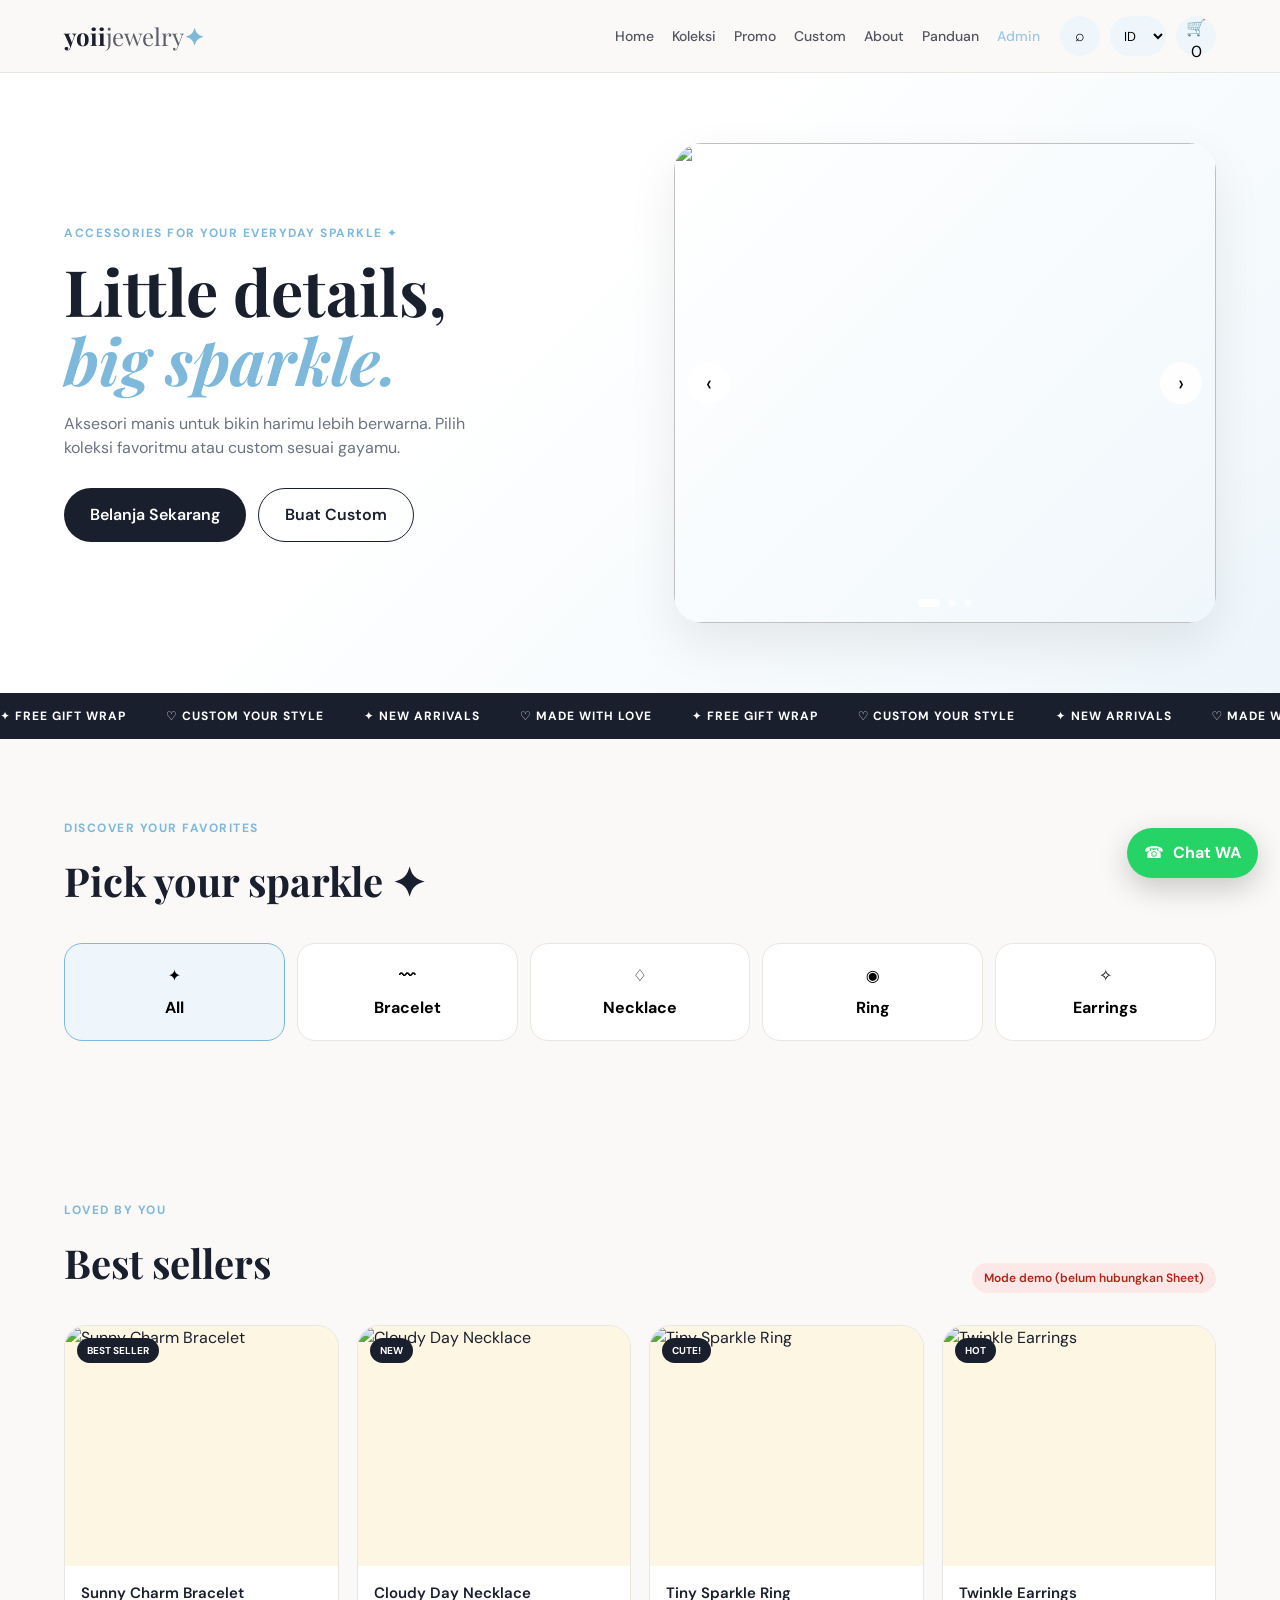
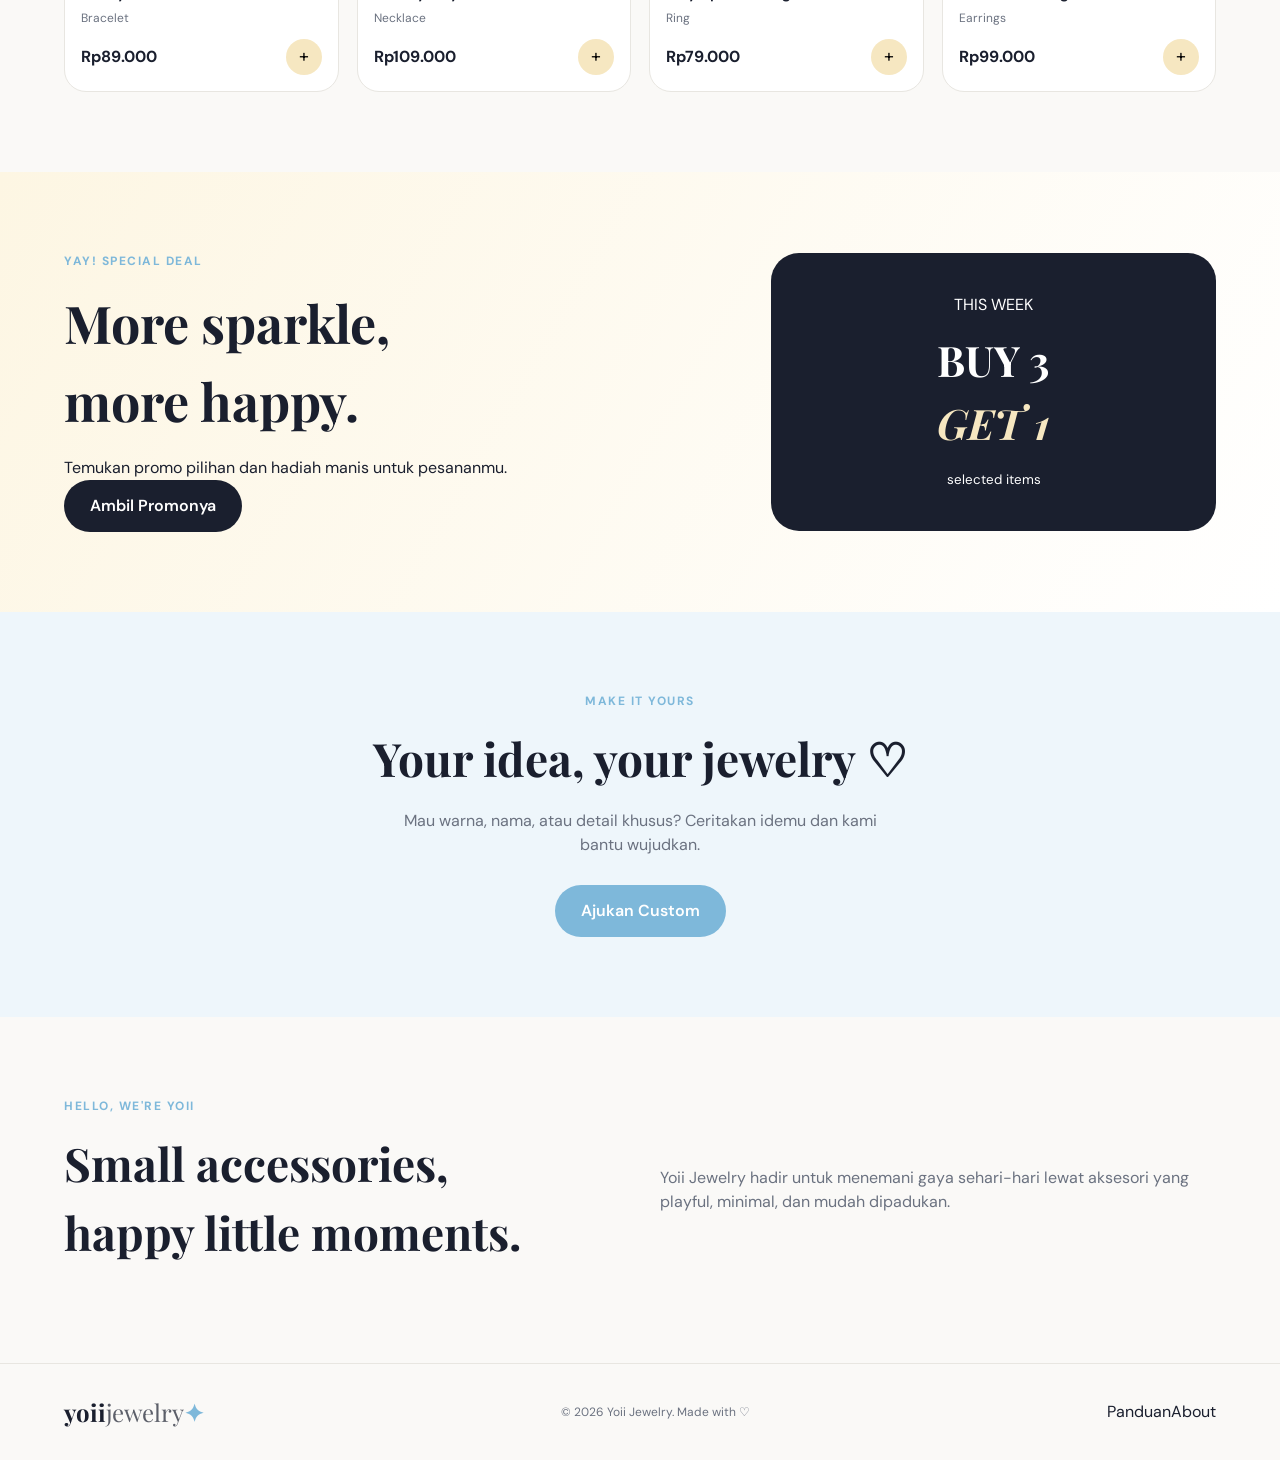
==== index.html @ bdf44eef "Add files via upload" ====
<!doctype html>
<html lang="id">
<head>
  <meta charset="utf-8">
  <meta name="viewport" content="width=device-width,initial-scale=1">
  <meta name="description" content="Yoii Jewelry — aksesori manis, modern, dan bisa custom.">
  <title>Yoii Jewelry — Little Details, Big Sparkle</title>
  <link rel="preconnect" href="https://fonts.googleapis.com">
  <link rel="preconnect" href="https://fonts.gstatic.com" crossorigin>
  <link href="https://fonts.googleapis.com/css2?family=DM+Sans:wght@400;500;600;700&family=Playfair+Display:wght@600;700&display=swap" rel="stylesheet">
  <link rel="icon" type="image/png" sizes="32x32" href="favicon-32.png">
  <link rel="icon" type="image/png" sizes="16x16" href="favicon-16.png">
  <link rel="apple-touch-icon" href="favicon-192.png">
  <link rel="stylesheet" href="style.css">
</head>
<body>
<header class="site-header">
  <a class="brand" href="#home">yoii<span>jewelry</span><b>✦</b></a>
  <button class="menu-btn" aria-label="Buka menu">☰</button>
  <nav class="nav">
    <a href="#home" data-i18n="home">Home</a>
    <a href="#collection" data-i18n="collection">Koleksi</a>
    <a href="#promo" data-i18n="promo">Promo</a>
    <a href="#custom" data-i18n="custom">Custom</a>
    <a href="#about" data-i18n="about">About</a>
    <a href="panduan.html">Panduan</a>
    <a href="#" id="adminBtn" class="admin-link">Admin</a>
  </nav>
  <div class="actions">
    <button id="searchBtn" aria-label="Cari">⌕</button>
    <select id="lang">
      <option value="id">ID</option>
      <option value="en">EN</option>
    </select>
    <button id="cartBtn">🛒 <span id="cartCount">0</span></button>
  </div>
</header>

<main>
<section class="hero" id="home">
  <div class="hero-copy">
    <span class="eyebrow">ACCESSORIES FOR YOUR EVERYDAY SPARKLE ✦</span>
    <h1>Little details,<br><em>big sparkle.</em></h1>
    <p>Aksesori manis untuk bikin harimu lebih berwarna. Pilih koleksi favoritmu atau custom sesuai gayamu.</p>
    <div class="hero-actions">
      <a class="btn primary" href="#collection">Belanja Sekarang</a>
      <a class="btn ghost" href="#custom">Buat Custom</a>
    </div>
  </div>
  <div class="slider">
    <div class="slides">
      <article class="slide active"><img src="https://images.unsplash.com/photo-1611652022419-a9419f74343d?auto=format&fit=crop&w=1000&q=85" alt=""></article>
      <article class="slide"><img src="https://images.unsplash.com/photo-1599643478518-a784e5dc4c8f?auto=format&fit=crop&w=1000&q=85" alt=""></article>
      <article class="slide"><img src="https://images.unsplash.com/photo-1605100804763-247f67b3557e?auto=format&fit=crop&w=1000&q=85" alt=""></article>
    </div>
    <button class="prev">‹</button>
    <button class="next">›</button>
    <div class="dots"></div>
  </div>
</section>

<section class="ticker">
  <span>✦ FREE GIFT WRAP</span><span>♡ CUSTOM YOUR STYLE</span><span>✦ NEW ARRIVALS</span><span>♡ MADE WITH LOVE</span>
  <span>✦ FREE GIFT WRAP</span><span>♡ CUSTOM YOUR STYLE</span><span>✦ NEW ARRIVALS</span><span>♡ MADE WITH LOVE</span>
</section>

<section class="section" id="collection">
  <div class="section-head">
    <div><span class="eyebrow">DISCOVER YOUR FAVORITES</span><h2>Pick your sparkle ✦</h2></div>
  </div>
  <div class="categories">
    <button data-filter="all" class="active"><span>✦</span><b>All</b></button>
    <button data-filter="Bracelet"><span>〰</span><b>Bracelet</b></button>
    <button data-filter="Necklace"><span>♢</span><b>Necklace</b></button>
    <button data-filter="Ring"><span>◉</span><b>Ring</b></button>
    <button data-filter="Earrings"><span>✧</span><b>Earrings</b></button>
  </div>
</section>

<section class="section products-section" id="products">
  <div class="section-head">
    <div><span class="eyebrow">LOVED BY YOU</span><h2>Best sellers</h2></div>
    <span id="productStatus" class="status-badge">Memuat produk…</span>
  </div>
  <div class="products" id="productGrid"></div>
</section>

<section class="promo section" id="promo">
  <div>
    <span class="eyebrow">YAY! SPECIAL DEAL</span>
    <h2>More sparkle,<br>more happy.</h2>
    <p>Temukan promo pilihan dan hadiah manis untuk pesananmu.</p>
    <a class="btn primary" href="#products">Ambil Promonya</a>
  </div>
  <div class="promo-card"><span>THIS WEEK</span><strong>BUY 3<br><i>GET 1</i></strong><small>selected items</small></div>
</section>

<section class="custom section" id="custom">
  <span class="eyebrow">MAKE IT YOURS</span>
  <h2>Your idea, your jewelry ♡</h2>
  <p>Mau warna, nama, atau detail khusus? Ceritakan idemu dan kami bantu wujudkan.</p>
  <button class="btn blue" id="openCustomForm">Ajukan Custom</button>
</section>

<section class="about section" id="about">
  <div><span class="eyebrow">HELLO, WE'RE YOII</span><h2>Small accessories,<br>happy little moments.</h2></div>
  <p>Yoii Jewelry hadir untuk menemani gaya sehari-hari lewat aksesori yang playful, minimal, dan mudah dipadukan.</p>
</section>
</main>

<footer>
  <a class="brand" href="#home">yoii<span>jewelry</span><b>✦</b></a>
  <p>© 2026 Yoii Jewelry. Made with ♡</p>
  <div><a href="panduan.html">Panduan</a><a href="#about">About</a></div>
</footer>

<a class="wa-float" id="waFloat" href="#" target="_blank">☎ <b>Chat WA</b></a>

<!-- Search -->
<div class="overlay" id="searchOverlay">
  <div class="modal">
    <button class="close" data-close="searchOverlay">×</button>
    <h3>Cari aksesori</h3>
    <input id="searchInput" placeholder="Bracelet, ring, necklace...">
    <div id="searchResults" class="search-results"></div>
  </div>
</div>

<!-- Checkout -->
<div class="overlay" id="checkoutOverlay">
  <div class="modal">
    <button class="close" data-close="checkoutOverlay">×</button>
    <h3>Checkout</h3>
    <form id="checkoutForm">
      <label>Nama Lengkap</label><input type="text" id="coName" required>
      <label>Nomor WhatsApp</label><input type="tel" id="coPhone" required>
      <label>Catatan</label><textarea id="coNotes" rows="2"></textarea>
      <div class="form-total">Total: <strong id="coTotal">Rp0</strong></div>
      <button type="submit" class="btn primary">Kirim & Chat WA</button>
    </form>
  </div>
</div>

<!-- Custom -->
<div class="overlay" id="customOverlay">
  <div class="modal">
    <button class="close" data-close="customOverlay">×</button>
    <h3>Custom Jewelry</h3>
    <form id="customForm">
      <label>Nama</label><input type="text" id="cuName" required>
      <label>Nomor WhatsApp</label><input type="tel" id="cuPhone" required>
      <label>Deskripsi</label><textarea id="cuDesc" rows="4" required></textarea>
      <button type="submit" class="btn blue">Kirim Request</button>
    </form>
  </div>
</div>

<!-- Admin Login -->
<div class="overlay" id="adminLoginOverlay">
  <div class="modal">
    <button class="close" data-close="adminLoginOverlay">×</button>
    <h3>Admin Login</h3>
    <form id="adminLoginForm">
      <label>Password</label>
      <input type="password" id="adminPass" required placeholder="Masukkan password">
      <button type="submit" class="btn primary">Masuk</button>
    </form>
  </div>
</div>

<!-- Admin Panel -->
<div class="overlay" id="adminPanelOverlay">
  <div class="modal admin-modal">
    <button class="close" data-close="adminPanelOverlay">×</button>
    <h3>Panel Admin</h3>
    <div class="admin-tabs">
      <button class="tab active" data-tab="products">Produk</button>
      <button class="tab" data-tab="orders">Pesanan</button>
      <button class="tab" data-tab="customs">Custom</button>
      <button class="tab" data-tab="settings">Pengaturan</button>
    </div>
    <div id="adminContent" class="admin-content"></div>
  </div>
</div>

<aside class="cart" id="cartPanel">
  <div class="cart-head"><h3>Keranjangmu</h3><button class="close" id="closeCart">×</button></div>
  <div id="cartItems"></div>
  <div class="cart-foot">
    <strong>Total: <span id="cartTotal">Rp0</span></strong>
    <button class="btn primary" id="checkoutBtn">Checkout</button>
  </div>
</aside>
<div class="shade" id="shade"></div>

<script src="script.js"></script>
</body>
</html>
---- style.css ----
:root{--ink:#1a1f2e;--muted:#6b7280;--line:#e8e6e1;--blue:#7eb8da;--blue2:#eef6fb;--butter:#f6e7c1;--butter2:#fdf6e3;--bg:#faf9f7;--radius:18px}
*{box-sizing:border-box;margin:0;padding:0}
html{scroll-behavior:smooth}
body{font-family:"DM Sans",system-ui,sans-serif;color:var(--ink);background:var(--bg);line-height:1.5}
img{max-width:100%;display:block}
a{color:inherit;text-decoration:none}
button,select,input,textarea{font:inherit}
.btn{display:inline-flex;align-items:center;justify-content:center;gap:8px;padding:14px 26px;border-radius:99px;border:0;cursor:pointer;font-weight:600;transition:.2s}
.btn.primary{background:var(--ink);color:#fff}
.btn.ghost{background:transparent;border:1.5px solid var(--ink)}
.btn.blue{background:var(--blue);color:#fff}
.btn:disabled{opacity:.55;cursor:not-allowed}

.site-header{position:sticky;top:0;z-index:50;display:flex;align-items:center;gap:20px;padding:16px 5vw;background:rgba(250,249,247,.92);backdrop-filter:blur(12px);border-bottom:1px solid var(--line)}
.brand{font-family:"Playfair Display",serif;font-size:24px;font-weight:700}
.brand span{font-weight:400;opacity:.7}
.brand b{color:var(--blue)}
.nav{display:flex;gap:18px;margin-left:auto}
.nav a{font-size:14px;font-weight:500;opacity:.75}
.nav a:hover,.admin-link{opacity:1;color:var(--blue)}
.actions{display:flex;align-items:center;gap:10px}
.actions button,.actions select{border:0;background:var(--blue2);width:40px;height:40px;border-radius:50%;cursor:pointer;font-size:16px;display:grid;place-items:center}
.actions select{width:auto;padding:0 10px;border-radius:20px;font-size:13px}
.menu-btn{display:none;border:0;background:var(--blue2);width:40px;height:40px;border-radius:50%;font-size:18px;cursor:pointer}

.hero{display:grid;grid-template-columns:1.05fr 1fr;gap:40px;padding:70px 5vw;align-items:center;background:linear-gradient(135deg,#fff 40%,var(--blue2))}
.eyebrow{font-size:12px;font-weight:700;letter-spacing:1.5px;color:var(--blue);display:block;margin-bottom:14px}
.hero h1{font-family:"Playfair Display",serif;font-size:clamp(42px,5.5vw,64px);line-height:1.08;margin-bottom:18px}
.hero h1 em{font-style:italic;color:var(--blue)}
.hero p{color:var(--muted);max-width:420px;margin-bottom:28px}
.hero-actions{display:flex;gap:12px;flex-wrap:wrap}
.slider{position:relative;border-radius:28px;overflow:hidden;box-shadow:0 20px 50px rgba(0,0,0,.08)}
.slides{position:relative;height:480px}
.slide{position:absolute;inset:0;opacity:0;transition:opacity .6s}
.slide.active{opacity:1}
.slide img{width:100%;height:100%;object-fit:cover}
.prev,.next{position:absolute;top:50%;transform:translateY(-50%);width:42px;height:42px;border-radius:50%;border:0;background:rgba(255,255,255,.9);font-size:22px;cursor:pointer;z-index:2}
.prev{left:14px}.next{right:14px}
.dots{position:absolute;bottom:16px;left:0;right:0;display:flex;justify-content:center;gap:8px}
.dots button{width:8px;height:8px;border-radius:50%;border:0;background:rgba(255,255,255,.5);cursor:pointer}
.dots button.active{background:#fff;width:22px;border-radius:99px}

.ticker{display:flex;gap:40px;padding:14px 0;overflow:hidden;background:var(--ink);color:#fff;font-size:12px;font-weight:700;letter-spacing:1px;white-space:nowrap}
.ticker span{flex-shrink:0}

.section{padding:80px 5vw}
.section-head{display:flex;justify-content:space-between;align-items:flex-end;margin-bottom:32px;gap:16px;flex-wrap:wrap}
.section-head h2{font-family:"Playfair Display",serif;font-size:clamp(28px,3.5vw,40px)}
.status-badge{font-size:12px;font-weight:600;padding:6px 12px;border-radius:99px;background:var(--blue2);color:var(--muted)}
.status-badge.ok{background:#e6f6ea;color:#1a7a3a}
.status-badge.err{background:#fde8e8;color:#b42318}

.categories{display:grid;grid-template-columns:repeat(5,1fr);gap:12px}
.categories button{display:flex;flex-direction:column;align-items:center;gap:8px;padding:20px 12px;border:1.5px solid var(--line);border-radius:var(--radius);background:#fff;cursor:pointer;font-weight:600}
.categories button.active,.categories button:hover{border-color:var(--blue);background:var(--blue2)}

.products{display:grid;grid-template-columns:repeat(4,1fr);gap:18px}
.product{background:#fff;border-radius:22px;overflow:hidden;border:1px solid var(--line);transition:.25s}
.product:hover{transform:translateY(-4px);box-shadow:0 16px 40px rgba(0,0,0,.07)}
.product-img{position:relative;height:240px;background:var(--butter2)}
.product-img img{width:100%;height:100%;object-fit:cover}
.badge{position:absolute;top:12px;left:12px;background:var(--ink);color:#fff;font-size:10px;font-weight:700;padding:5px 10px;border-radius:99px}
.badge.out{background:#b42318}
.product-info{padding:16px}
.product-info h3{font-size:15px;font-weight:600}
.product-info p{font-size:12px;color:var(--muted);margin:4px 0 12px}
.product-bottom{display:flex;justify-content:space-between;align-items:center}
.product-bottom .add{width:36px;height:36px;border-radius:50%;border:0;background:var(--butter);font-size:18px;cursor:pointer}

.promo{display:grid;grid-template-columns:1.2fr .8fr;gap:40px;align-items:center;background:linear-gradient(120deg,var(--butter2),#fff)}
.promo h2{font-family:"Playfair Display",serif;font-size:clamp(36px,4.5vw,52px);margin:10px 0 16px}
.promo-card{background:var(--ink);color:#fff;border-radius:28px;padding:40px 32px;text-align:center}
.promo-card strong{display:block;font-family:"Playfair Display",serif;font-size:42px;margin:12px 0}
.promo-card i{font-style:italic;color:var(--butter)}

.custom{text-align:center;background:var(--blue2)}
.custom h2,.about h2{font-family:"Playfair Display",serif;font-size:clamp(32px,4vw,46px);margin:10px 0 16px}
.custom p{color:var(--muted);max-width:480px;margin:0 auto 28px}
.about{display:grid;grid-template-columns:1fr 1fr;gap:40px;align-items:center}
.about p{color:var(--muted)}

footer{display:flex;align-items:center;justify-content:space-between;gap:20px;padding:30px 5vw;border-top:1px solid var(--line);flex-wrap:wrap}
footer p{color:var(--muted);font-size:12px}

.wa-float{position:fixed;right:22px;bottom:22px;z-index:45;display:flex;gap:9px;align-items:center;background:#25d366;color:#fff;padding:13px 17px;border-radius:99px;box-shadow:0 10px 30px rgba(0,0,0,.2);font-weight:600}

.overlay,.shade{display:none;position:fixed;inset:0;background:rgba(20,30,45,.45);z-index:60}
.overlay.open,.shade.open{display:block}
.modal{width:min(520px,92vw);margin:8vh auto;background:#fff;border-radius:25px;padding:30px;position:relative;max-height:84vh;overflow-y:auto}
.admin-modal{width:min(900px,96vw)}
.close{border:0;background:transparent;font-size:27px;cursor:pointer;position:absolute;right:18px;top:10px}
.modal label{display:block;font-size:13px;font-weight:600;margin:14px 0 6px}
.modal input,.modal textarea,.modal select{width:100%;padding:13px 15px;border:1px solid var(--line);border-radius:13px;background:#fafafa}
.form-total{margin:18px 0 12px}
.modal .btn{width:100%;margin-top:10px}
.search-results{display:grid;gap:8px;margin-top:12px}
.search-result{padding:12px;background:var(--blue2);border-radius:12px;cursor:pointer;display:flex;justify-content:space-between}

.cart{position:fixed;right:-430px;top:0;width:min(410px,92vw);height:100vh;background:#fff;z-index:80;padding:25px;transition:.35s;display:flex;flex-direction:column}
.cart.open{right:0}
.cart-head{display:flex;justify-content:space-between;align-items:center}
.cart-item{display:flex;justify-content:space-between;gap:15px;border-bottom:1px solid var(--line);padding:14px 0}
.cart-foot{margin-top:auto;display:grid;gap:15px;padding-top:16px}
.cart-foot .btn{width:100%}

.admin-tabs{display:flex;gap:8px;margin:16px 0;flex-wrap:wrap}
.admin-tabs .tab{padding:8px 16px;border-radius:99px;border:1px solid var(--line);background:#fff;cursor:pointer}
.admin-tabs .tab.active{background:var(--ink);color:#fff}
.admin-content{margin-top:10px}
.admin-table{width:100%;border-collapse:collapse;font-size:13px}
.admin-table th,.admin-table td{border:1px solid var(--line);padding:8px;text-align:left}
.admin-table th{background:var(--blue2)}
.admin-table button{padding:4px 10px;border-radius:6px;border:0;background:var(--butter2);cursor:pointer;margin:0 2px}
.admin-form{display:grid;gap:10px;margin-bottom:16px;padding:12px;background:var(--blue2);border-radius:12px}

@media(max-width:900px){
  .nav{display:none;position:absolute;top:76px;left:0;right:0;background:#fff;padding:25px;flex-direction:column;border-bottom:1px solid var(--line)}
  .nav.open{display:flex}
  .menu-btn{display:block}
  .hero{grid-template-columns:1fr;padding:55px 6vw}
  .slides{height:420px}
  .categories{grid-template-columns:repeat(3,1fr)}
  .products{grid-template-columns:repeat(2,1fr)}
  .promo,.about{grid-template-columns:1fr}
  .section{padding:70px 6vw}
}
@media(max-width:520px){
  .products{grid-template-columns:1fr 1fr;gap:10px}
  .product-img{height:180px}
  .wa-float b{display:none}
  .wa-float{width:54px;height:54px;justify-content:center;padding:0}
}
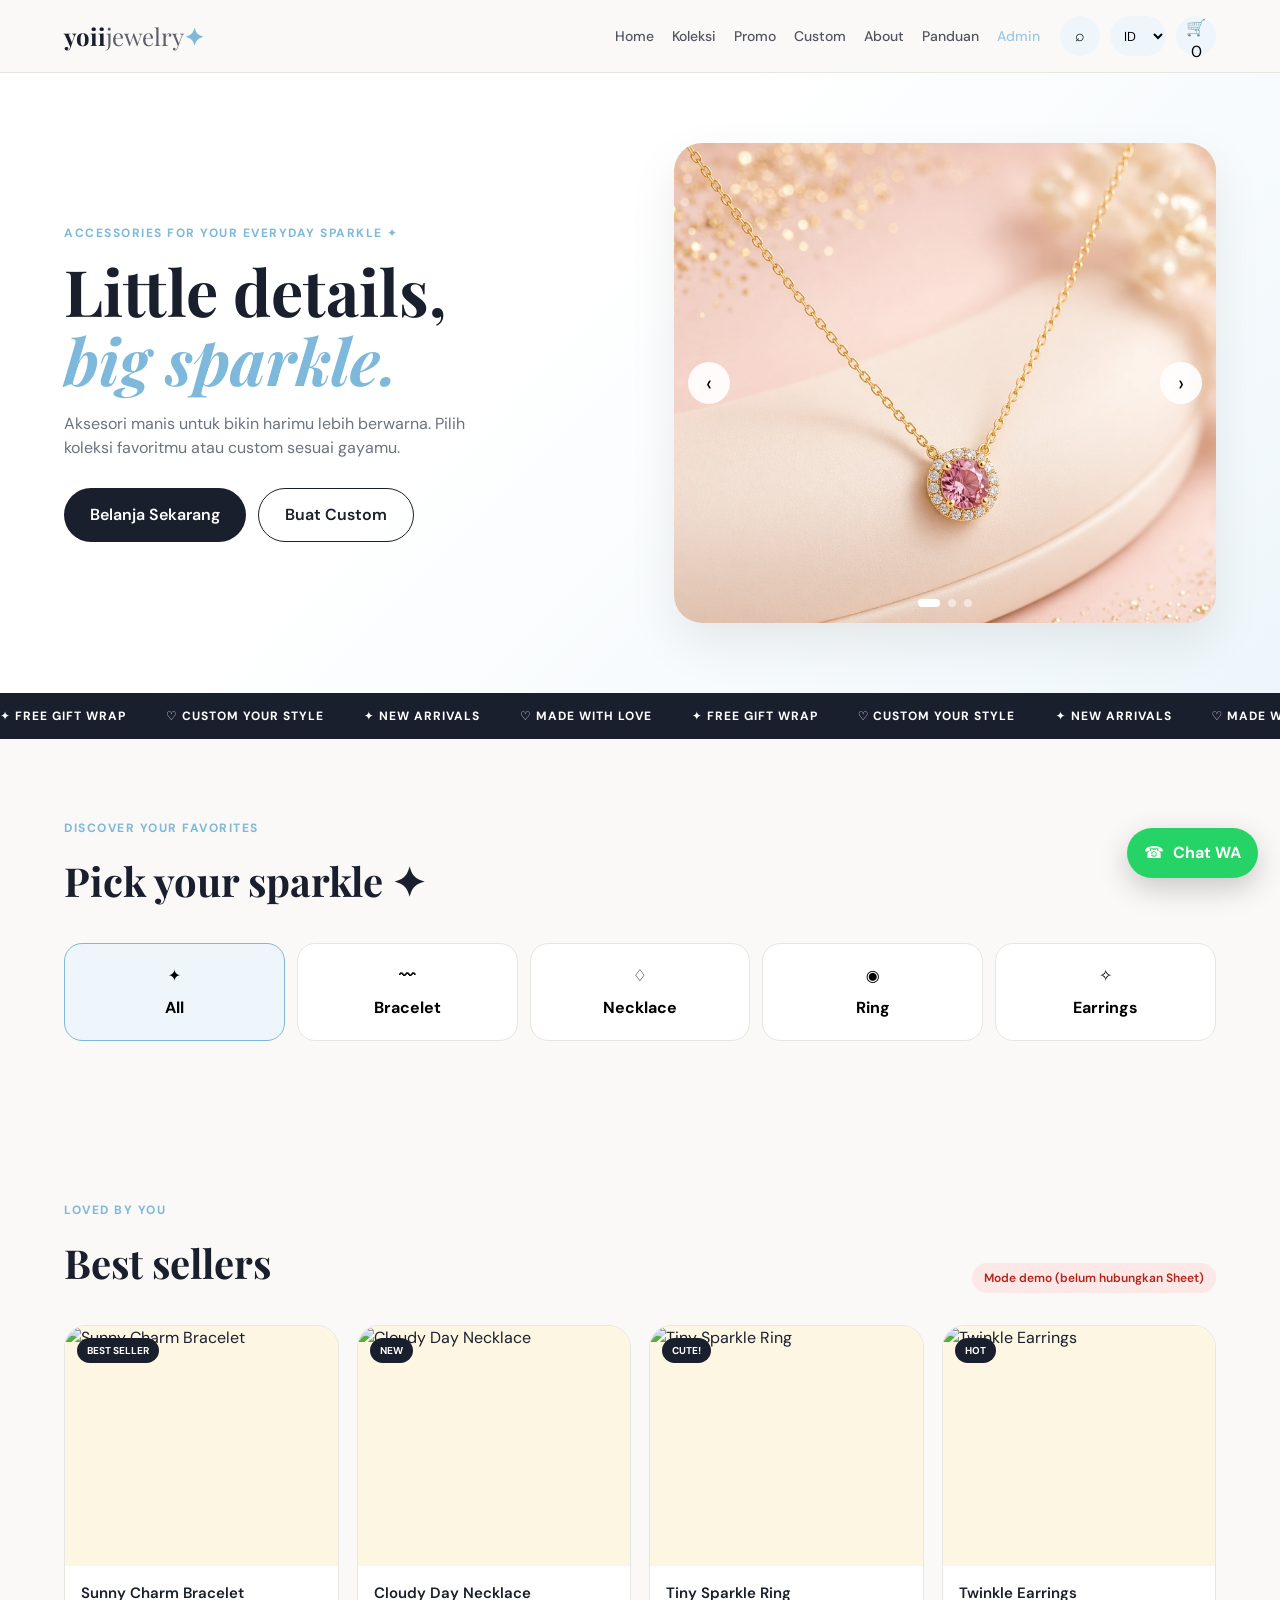
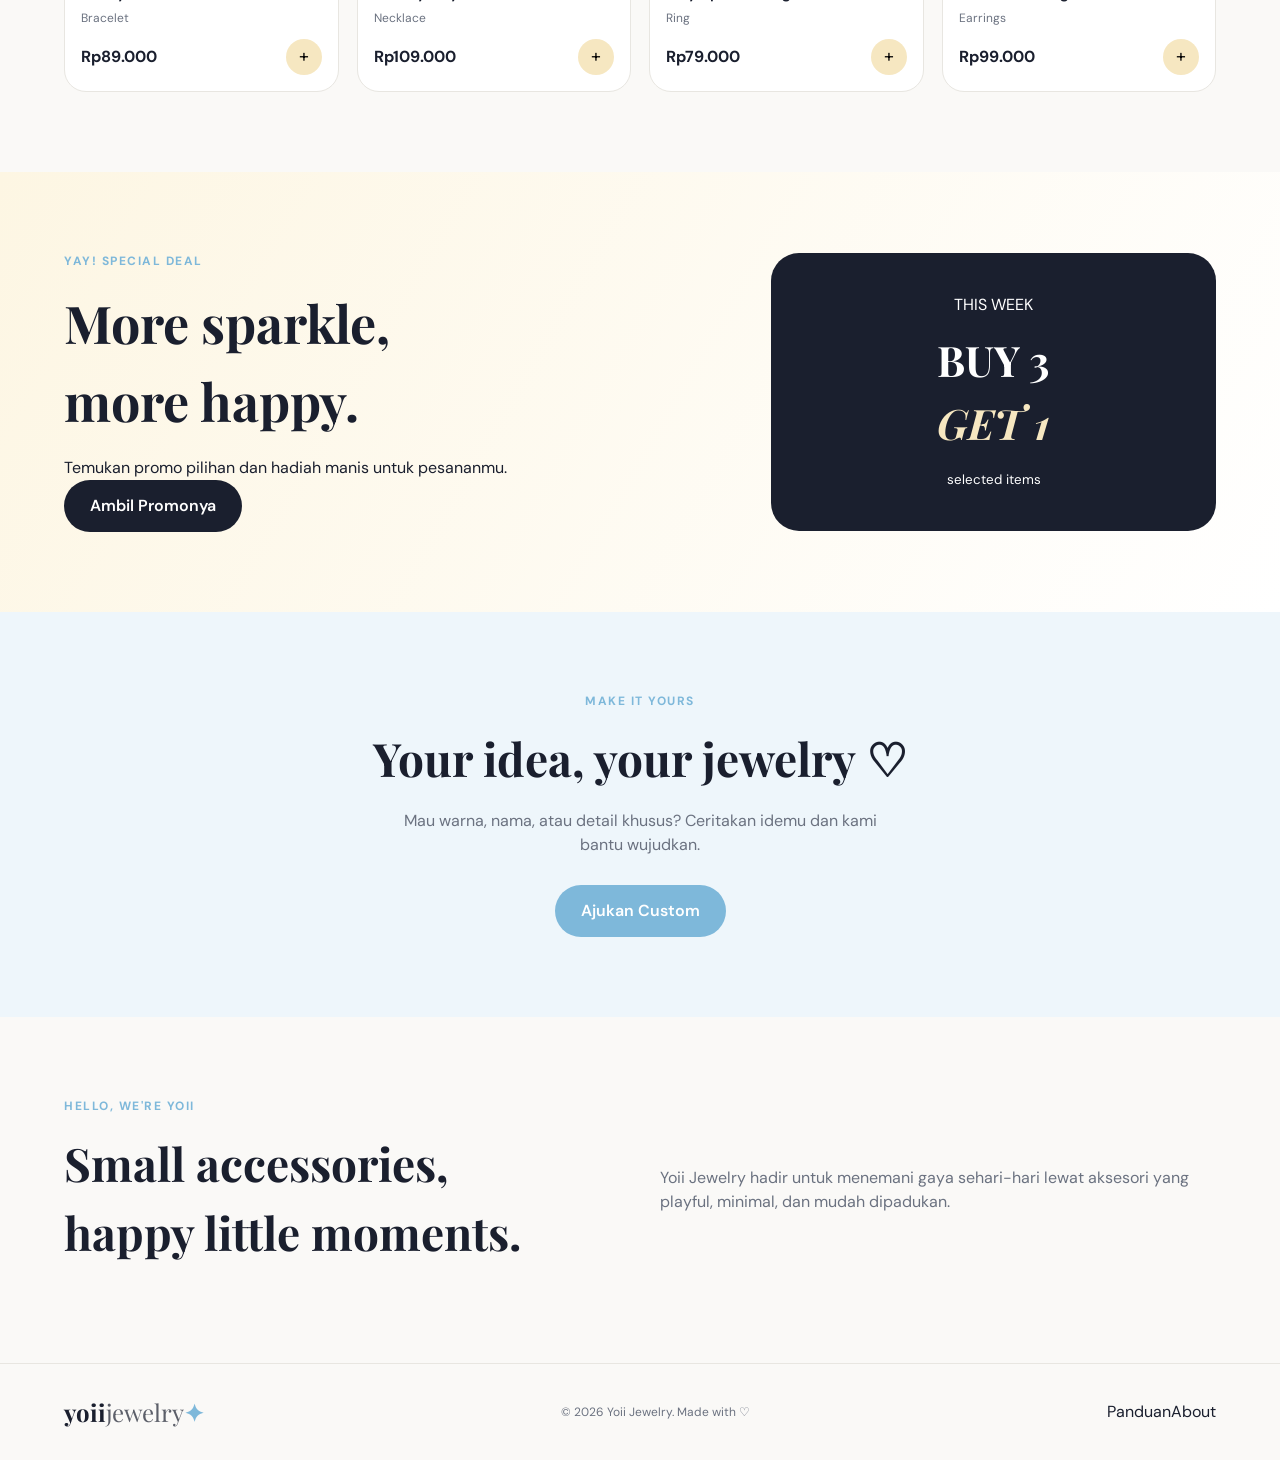
==== commit 1ff431ae: "Add files via upload" ====
--- a/index.html
+++ b/index.html
@@ -3,15 +3,53 @@
 <head>
   <meta charset="utf-8">
   <meta name="viewport" content="width=device-width,initial-scale=1">
-  <meta name="description" content="Yoii Jewelry — aksesori manis, modern, dan bisa custom.">
-  <title>Yoii Jewelry — Little Details, Big Sparkle</title>
+  <title>Yoii Jewelry — Little Details, Big Sparkle | Aksesori Manis & Custom</title>
+  <meta name="description" content="Yoii Jewelry menawarkan aksesori manis, modern, dan bisa custom. Bracelet, necklace, ring, earrings untuk gaya sehari-hari. Belanja sekarang atau ajukan custom sesuai gayamu. Gratis gift wrap!">
+  <meta name="keywords" content="yoii jewelry, aksesori, perhiasan, bracelet, necklace, ring, earrings, custom jewelry, gift wrap, madebynisa">
+  <meta name="author" content="Yoii Jewelry">
+  <link rel="canonical" href="https://madebynisa.my.id/">
+
+  <!-- Open Graph / Facebook -->
+  <meta property="og:type" content="website">
+  <meta property="og:url" content="https://madebynisa.my.id/">
+  <meta property="og:title" content="Yoii Jewelry — Little Details, Big Sparkle">
+  <meta property="og:description" content="Aksesori manis untuk bikin harimu lebih berwarna. Pilih koleksi favoritmu atau custom sesuai gayamu.">
+  <meta property="og:image" content="https://madebynisa.my.id/og-image.jpg">
+  <meta property="og:image:width" content="1200">
+  <meta property="og:image:height" content="630">
+  <meta property="og:locale" content="id_ID">
+  <meta property="og:site_name" content="Yoii Jewelry">
+
+  <!-- Twitter -->
+  <meta name="twitter:card" content="summary_large_image">
+  <meta name="twitter:url" content="https://madebynisa.my.id/">
+  <meta name="twitter:title" content="Yoii Jewelry — Little Details, Big Sparkle">
+  <meta name="twitter:description" content="Aksesori manis, modern, dan bisa custom. Free gift wrap!">
+  <meta name="twitter:image" content="https://madebynisa.my.id/og-image.jpg">
+
+  <!-- Favicons -->
+  <link rel="icon" type="image/png" sizes="32x32" href="favicon-32.png">
+  <link rel="icon" type="image/png" sizes="16x16" href="favicon-16.png">
+  <link rel="apple-touch-icon" href="favicon-192.png">
+  <link rel="manifest" href="site.webmanifest">
+
   <link rel="preconnect" href="https://fonts.googleapis.com">
   <link rel="preconnect" href="https://fonts.gstatic.com" crossorigin>
   <link href="https://fonts.googleapis.com/css2?family=DM+Sans:wght@400;500;600;700&family=Playfair+Display:wght@600;700&display=swap" rel="stylesheet">
-  <link rel="icon" type="image/png" sizes="32x32" href="favicon-32.png">
-  <link rel="icon" type="image/png" sizes="16x16" href="favicon-16.png">
-  <link rel="apple-touch-icon" href="favicon-192.png">
   <link rel="stylesheet" href="style.css">
+
+  <!-- JSON-LD Structured Data -->
+  <script type="application/ld+json">
+  {
+    "@context": "https://schema.org",
+    "@type": "JewelryStore",
+    "name": "Yoii Jewelry",
+    "url": "https://madebynisa.my.id/",
+    "description": "Aksesori manis, modern, dan bisa custom untuk gaya sehari-hari.",
+    "image": "https://madebynisa.my.id/og-image.jpg",
+    "sameAs": []
+  }
+  </script>
 </head>
 <body>
 <header class="site-header">
@@ -49,7 +87,7 @@
   </div>
   <div class="slider">
     <div class="slides">
-      <article class="slide active"><img src="https://images.unsplash.com/photo-1611652022419-a9419f74343d?auto=format&fit=crop&w=1000&q=85" alt=""></article>
+      <article class="slide active"><img src="slider-necklace.jpg" alt="Kalung emas Yoii Jewelry dengan pendant pink"></article>
       <article class="slide"><img src="https://images.unsplash.com/photo-1599643478518-a784e5dc4c8f?auto=format&fit=crop&w=1000&q=85" alt=""></article>
       <article class="slide"><img src="https://images.unsplash.com/photo-1605100804763-247f67b3557e?auto=format&fit=crop&w=1000&q=85" alt=""></article>
     </div>
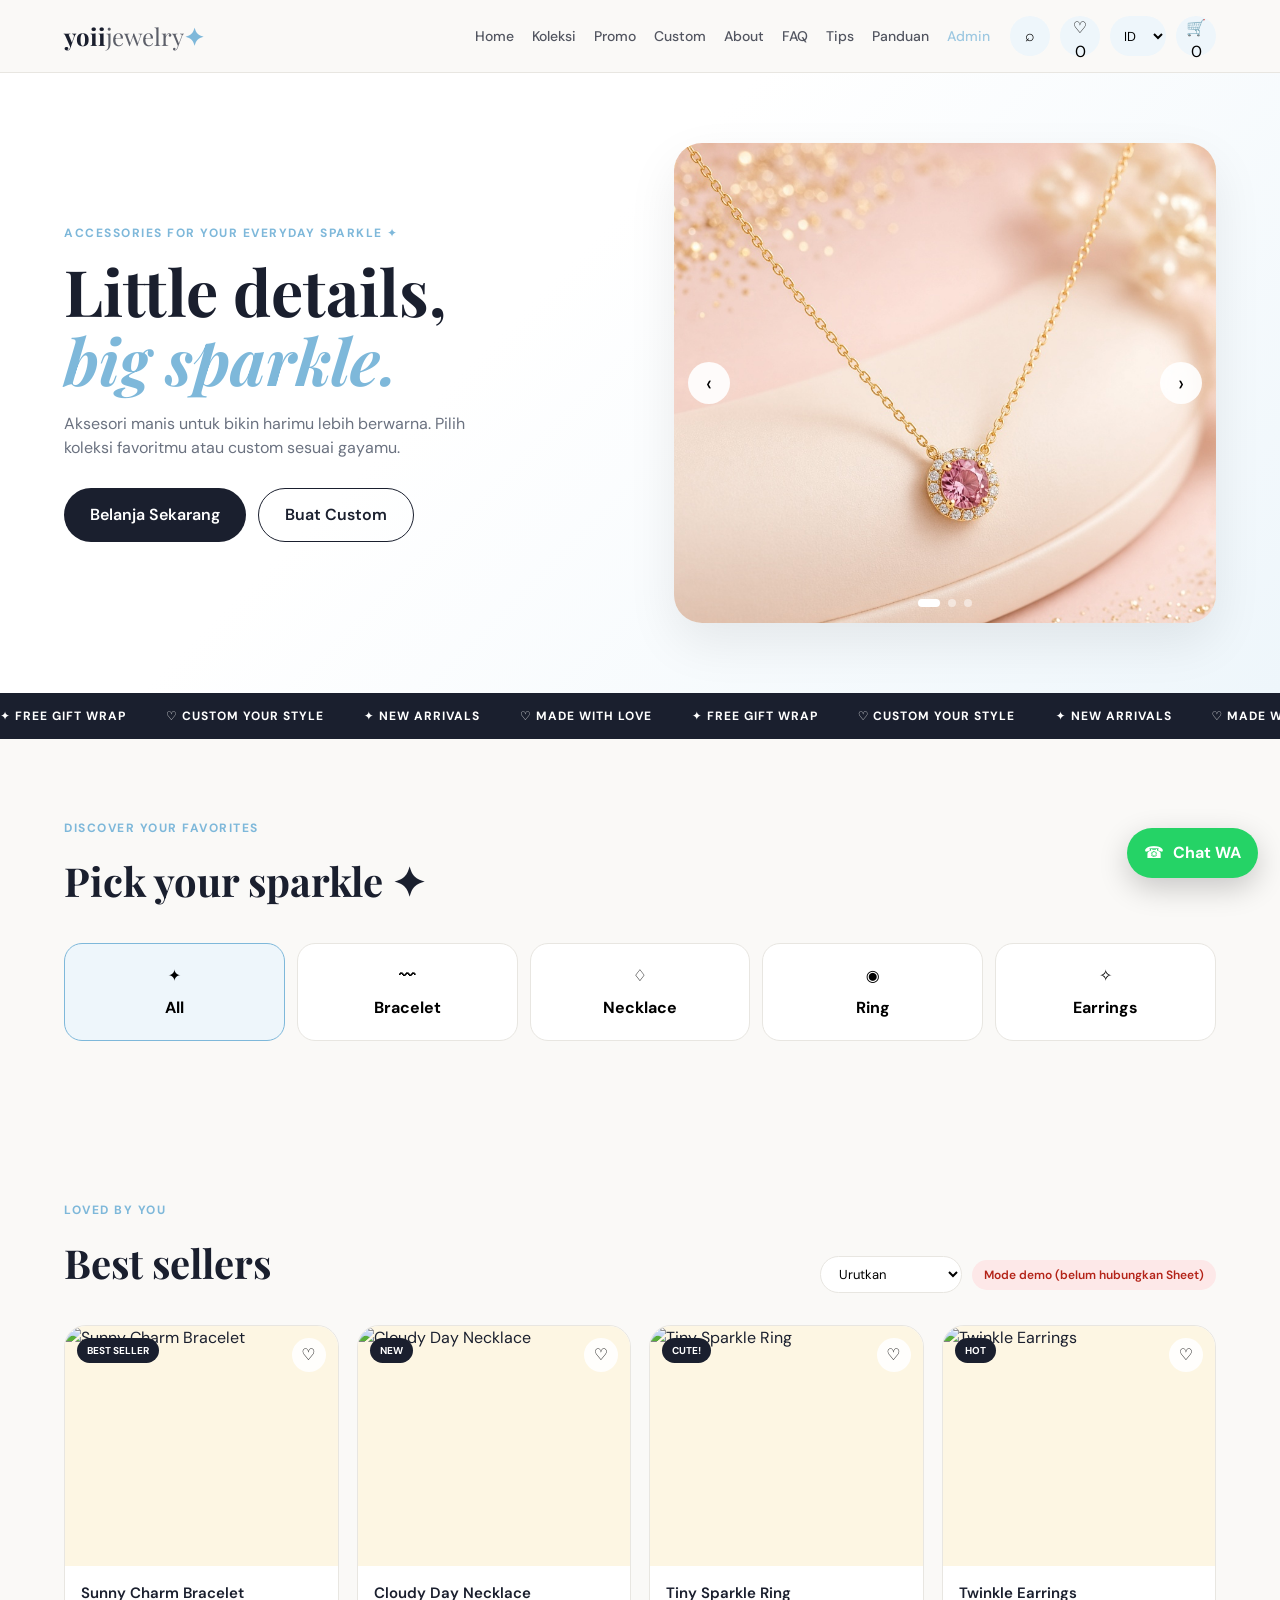
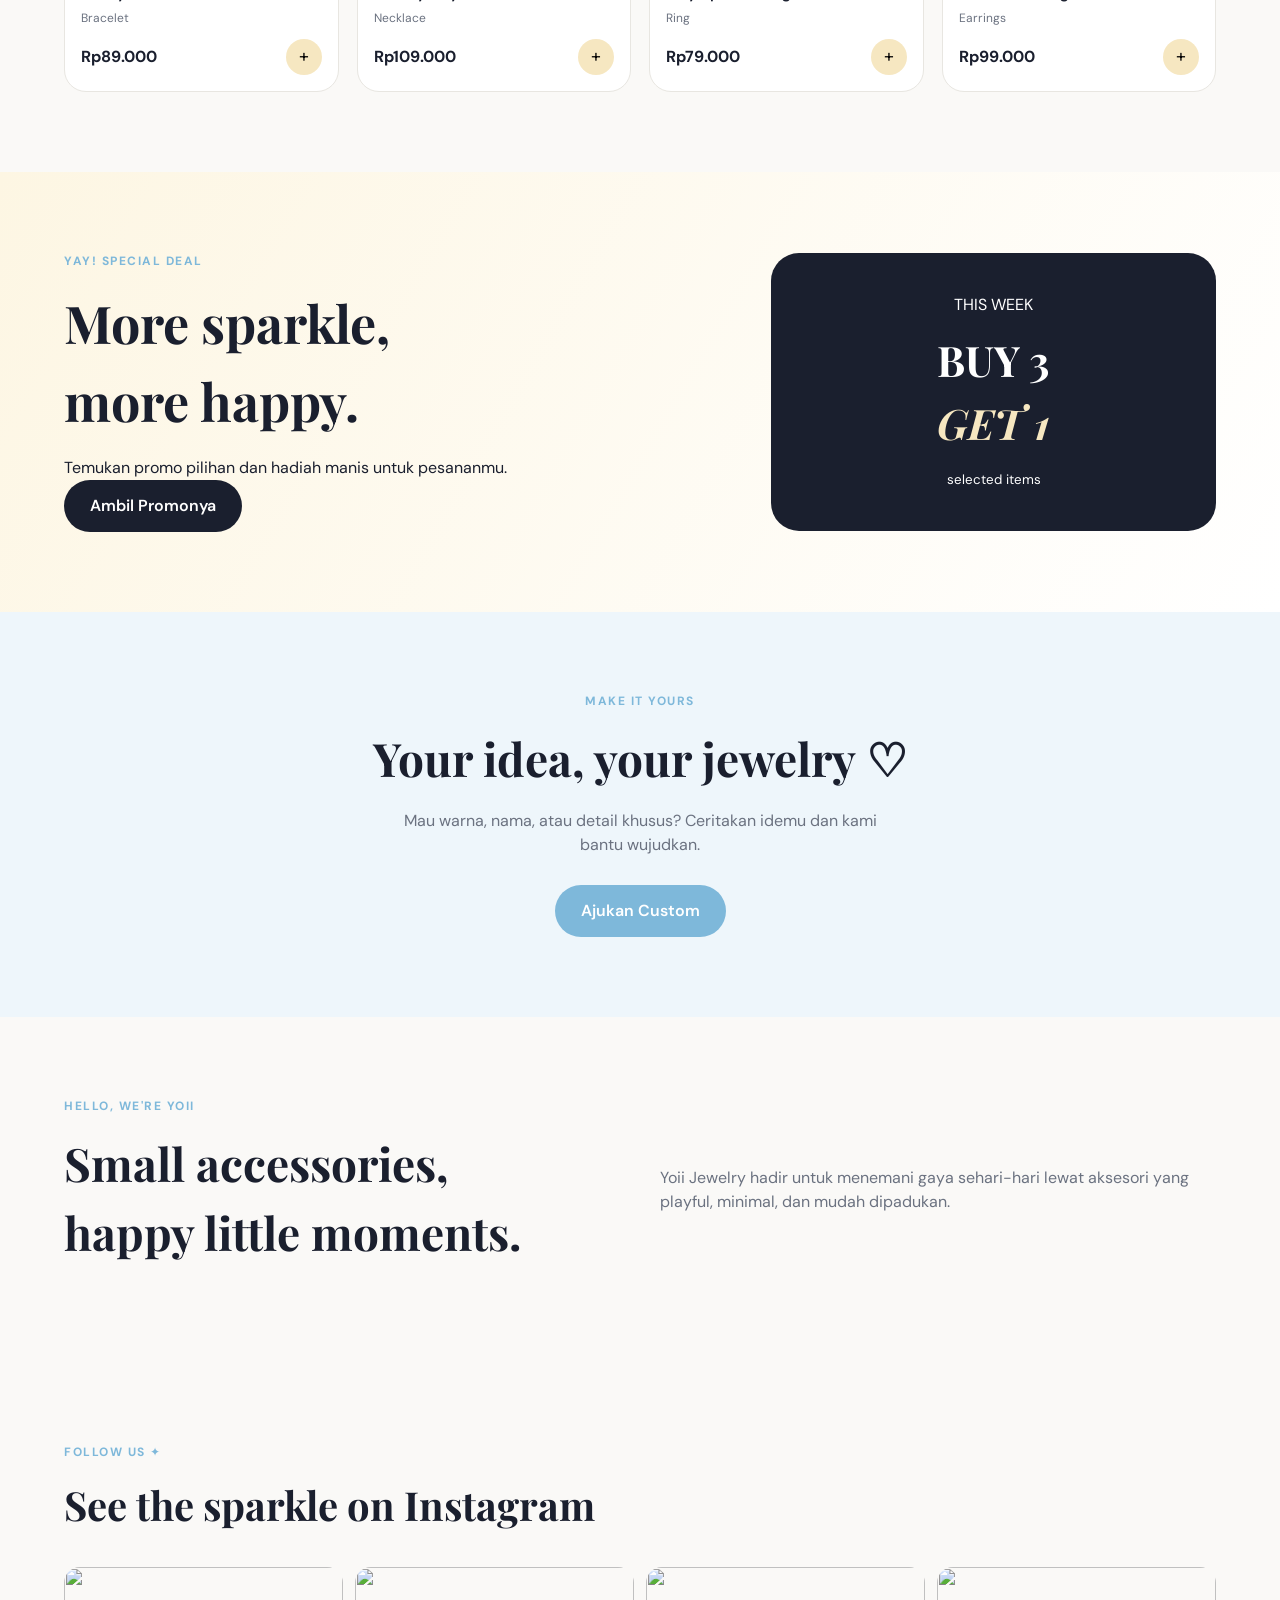
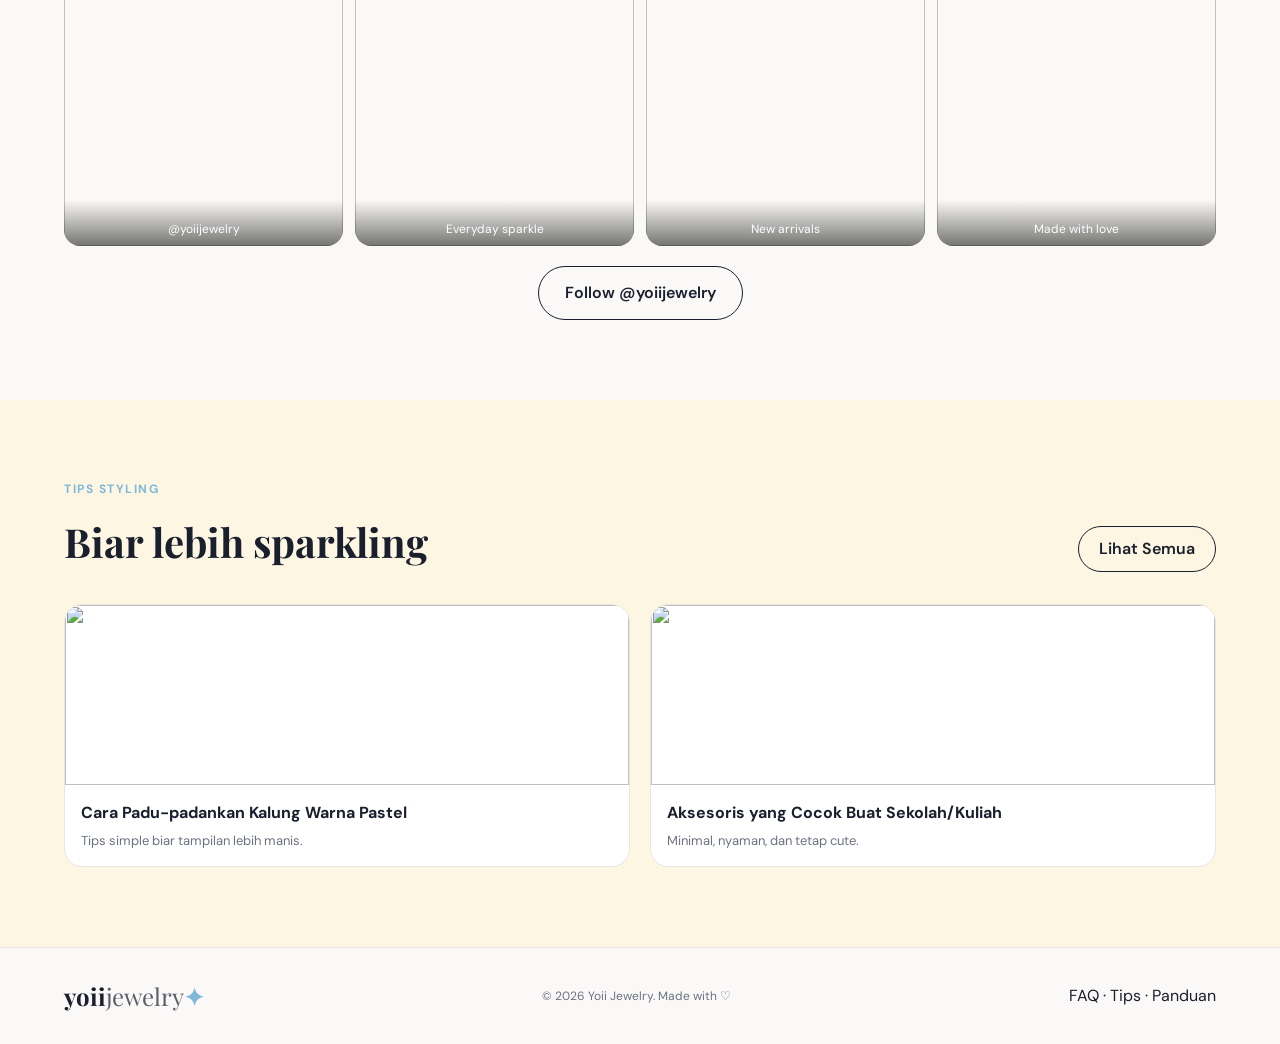
==== commit 77d5362e: "Add files via upload" ====
--- a/index.html
+++ b/index.html
@@ -3,6 +3,7 @@
 <head>
   <meta charset="utf-8">
   <meta name="viewport" content="width=device-width,initial-scale=1">
+  <meta name="google-site-verification" content="wkx0fgM7qY1tM4VSWrAgbW8JWZt56IjX_wGTtFGSsJg" />
   <title>Yoii Jewelry — Little Details, Big Sparkle | Aksesori Manis & Custom</title>
   <meta name="description" content="Yoii Jewelry menawarkan aksesori manis, modern, dan bisa custom. Bracelet, necklace, ring, earrings untuk gaya sehari-hari. Belanja sekarang atau ajukan custom sesuai gayamu. Gratis gift wrap!">
   <meta name="keywords" content="yoii jewelry, aksesori, perhiasan, bracelet, necklace, ring, earrings, custom jewelry, gift wrap, madebynisa">
@@ -61,11 +62,14 @@
     <a href="#promo" data-i18n="promo">Promo</a>
     <a href="#custom" data-i18n="custom">Custom</a>
     <a href="#about" data-i18n="about">About</a>
+    <a href="faq.html">FAQ</a>
+    <a href="blog.html">Tips</a>
     <a href="panduan.html">Panduan</a>
     <a href="#" id="adminBtn" class="admin-link">Admin</a>
   </nav>
   <div class="actions">
     <button id="searchBtn" aria-label="Cari">⌕</button>
+    <button id="wishlistBtn" aria-label="Wishlist">♡ <span id="wishCount">0</span></button>
     <select id="lang">
       <option value="id">ID</option>
       <option value="en">EN</option>
@@ -118,7 +122,16 @@
 <section class="section products-section" id="products">
   <div class="section-head">
     <div><span class="eyebrow">LOVED BY YOU</span><h2>Best sellers</h2></div>
-    <span id="productStatus" class="status-badge">Memuat produk…</span>
+    <div style="display:flex;gap:10px;align-items:center;flex-wrap:wrap">
+      <select id="sortSelect" style="padding:8px 14px;border-radius:20px;border:1px solid var(--line);background:#fff;font-size:13px">
+        <option value="default">Urutkan</option>
+        <option value="newest">Terbaru</option>
+        <option value="price-asc">Harga Terendah</option>
+        <option value="price-desc">Harga Tertinggi</option>
+        <option value="stock">Stok Tersedia</option>
+      </select>
+      <span id="productStatus" class="status-badge">Memuat produk…</span>
+    </div>
   </div>
   <div class="products" id="productGrid"></div>
 </section>
@@ -144,12 +157,46 @@
   <div><span class="eyebrow">HELLO, WE'RE YOII</span><h2>Small accessories,<br>happy little moments.</h2></div>
   <p>Yoii Jewelry hadir untuk menemani gaya sehari-hari lewat aksesori yang playful, minimal, dan mudah dipadukan.</p>
 </section>
+
+<!-- Instagram / Social -->
+<section class="section" id="social">
+  <div class="section-head">
+    <div><span class="eyebrow">FOLLOW US ✦</span><h2>See the sparkle on Instagram</h2></div>
+  </div>
+  <div class="ig-grid">
+    <div class="ig-item"><img src="https://images.unsplash.com/photo-1599643478518-a784e5dc4c8f?auto=format&fit=crop&w=400&q=70" alt=""><span>@yoiijewelry</span></div>
+    <div class="ig-item"><img src="https://images.unsplash.com/photo-1605100804763-247f67b3557e?auto=format&fit=crop&w=400&q=70" alt=""><span>Everyday sparkle</span></div>
+    <div class="ig-item"><img src="https://images.unsplash.com/photo-1611652022419-a9419f74343d?auto=format&fit=crop&w=400&q=70" alt=""><span>New arrivals</span></div>
+    <div class="ig-item"><img src="https://images.unsplash.com/photo-1535632066927-ab7c9ab60908?auto=format&fit=crop&w=400&q=70" alt=""><span>Made with love</span></div>
+  </div>
+  <p style="text-align:center;margin-top:20px">
+    <a class="btn ghost" href="https://instagram.com/" target="_blank">Follow @yoiijewelry</a>
+  </p>
+</section>
+
+<!-- Blog Preview -->
+<section class="section" id="blog-preview" style="background:var(--butter2)">
+  <div class="section-head">
+    <div><span class="eyebrow">TIPS STYLING</span><h2>Biar lebih sparkling</h2></div>
+    <a href="blog.html" class="btn ghost" style="padding:10px 20px">Lihat Semua</a>
+  </div>
+  <div class="blog-preview-grid">
+    <a href="blog.html#pastel" class="blog-card">
+      <img src="https://images.unsplash.com/photo-1599643478518-a784e5dc4c8f?auto=format&fit=crop&w=500&q=70" alt="">
+      <div><h3>Cara Padu-padankan Kalung Warna Pastel</h3><p>Tips simple biar tampilan lebih manis.</p></div>
+    </a>
+    <a href="blog.html#sekolah" class="blog-card">
+      <img src="https://images.unsplash.com/photo-1605100804763-247f67b3557e?auto=format&fit=crop&w=500&q=70" alt="">
+      <div><h3>Aksesoris yang Cocok Buat Sekolah/Kuliah</h3><p>Minimal, nyaman, dan tetap cute.</p></div>
+    </a>
+  </div>
+</section>
 </main>
 
 <footer>
   <a class="brand" href="#home">yoii<span>jewelry</span><b>✦</b></a>
   <p>© 2026 Yoii Jewelry. Made with ♡</p>
-  <div><a href="panduan.html">Panduan</a><a href="#about">About</a></div>
+  <div><a href="faq.html">FAQ</a> · <a href="blog.html">Tips</a> · <a href="panduan.html">Panduan</a></div>
 </footer>
 
 <a class="wa-float" id="waFloat" href="#" target="_blank">☎ <b>Chat WA</b></a>
@@ -174,6 +221,11 @@
       <label>Nomor WhatsApp</label><input type="tel" id="coPhone" required>
       <label>Catatan</label><textarea id="coNotes" rows="2"></textarea>
       <div class="form-total">Total: <strong id="coTotal">Rp0</strong></div>
+      <div class="payment-info" style="margin:16px 0;padding:14px;background:var(--blue2);border-radius:14px;font-size:14px">
+        <strong>Cara Pembayaran:</strong><br>
+        Transfer ke rekening atau scan QRIS setelah order dikonfirmasi via WA.<br>
+        <img src="qris.png" alt="QRIS Yoii Jewelry" style="max-width:180px;margin-top:10px;border-radius:10px">
+      </div>
       <button type="submit" class="btn primary">Kirim & Chat WA</button>
     </form>
   </div>
@@ -229,6 +281,14 @@
     <button class="btn primary" id="checkoutBtn">Checkout</button>
   </div>
 </aside>
+
+<aside class="cart" id="wishlistPanel">
+  <div class="cart-head"><h3>Wishlist ♡</h3><button class="close" id="closeWishlist">×</button></div>
+  <div id="wishlistItems"></div>
+  <div class="cart-foot">
+    <p style="font-size:13px;color:var(--muted)">Klik + untuk pindahkan ke keranjang</p>
+  </div>
+</aside>
 <div class="shade" id="shade"></div>
 
 <script src="script.js"></script>
--- a/style.css
+++ b/style.css
@@ -61,6 +61,26 @@
 .product-img img{width:100%;height:100%;object-fit:cover}
 .badge{position:absolute;top:12px;left:12px;background:var(--ink);color:#fff;font-size:10px;font-weight:700;padding:5px 10px;border-radius:99px}
 .badge.out{background:#b42318}
+.wish-btn{position:absolute;top:12px;right:12px;width:34px;height:34px;border-radius:50%;border:0;background:rgba(255,255,255,.9);font-size:16px;cursor:pointer;display:grid;place-items:center}
+.wish-btn.active{background:#fde8e8;color:#b42318}
+
+.ig-grid{display:grid;grid-template-columns:repeat(4,1fr);gap:12px}
+.ig-item{position:relative;border-radius:16px;overflow:hidden;aspect-ratio:1}
+.ig-item img{width:100%;height:100%;object-fit:cover}
+.ig-item span{position:absolute;bottom:0;left:0;right:0;background:linear-gradient(transparent,#0008);color:#fff;font-size:12px;padding:20px 10px 8px;text-align:center}
+
+.blog-preview-grid{display:grid;grid-template-columns:1fr 1fr;gap:20px}
+.blog-card{display:flex;flex-direction:column;background:#fff;border-radius:18px;overflow:hidden;border:1px solid var(--line);transition:.2s}
+.blog-card:hover{transform:translateY(-3px);box-shadow:0 12px 30px rgba(0,0,0,.06)}
+.blog-card img{height:180px;object-fit:cover;width:100%}
+.blog-card div{padding:16px}
+.blog-card h3{font-size:16px;margin-bottom:6px}
+.blog-card p{font-size:13px;color:var(--muted)}
+
+@media(max-width:900px){
+  .ig-grid{grid-template-columns:repeat(2,1fr)}
+  .blog-preview-grid{grid-template-columns:1fr}
+}
 .product-info{padding:16px}
 .product-info h3{font-size:15px;font-weight:600}
 .product-info p{font-size:12px;color:var(--muted);margin:4px 0 12px}
@@ -111,7 +131,34 @@
 .admin-table th,.admin-table td{border:1px solid var(--line);padding:8px;text-align:left}
 .admin-table th{background:var(--blue2)}
 .admin-table button{padding:4px 10px;border-radius:6px;border:0;background:var(--butter2);cursor:pointer;margin:0 2px}
-.admin-form{display:grid;gap:10px;margin-bottom:16px;padding:12px;background:var(--blue2);border-radius:12px}
+.guide{max-width:800px;margin:0 auto;padding:60px 5vw 80px}
+.guide-hero{text-align:center;margin-bottom:40px}
+.guide-hero h1{font-family:"Playfair Display",serif;font-size:clamp(32px,5vw,48px);margin:12px 0}
+.guide-hero p{color:var(--muted);max-width:480px;margin:0 auto}
+
+.faq-list{display:flex;flex-direction:column;gap:12px;margin-bottom:40px}
+.faq-item{background:#fff;border:1px solid var(--line);border-radius:18px;overflow:hidden}
+.faq-item summary{padding:18px 22px;font-weight:600;cursor:pointer;list-style:none;display:flex;justify-content:space-between;align-items:center}
+.faq-item summary::-webkit-details-marker{display:none}
+.faq-item summary::after{content:"＋";font-size:18px;color:var(--blue);transition:.2s}
+.faq-item[open] summary::after{content:"－"}
+.faq-body{padding:0 22px 20px;color:var(--muted);font-size:15px}
+.faq-body ul{margin:10px 0 10px 20px}
+.faq-body li{margin:6px 0}
+
+.faq-cta{text-align:center;padding:30px;background:var(--blue2);border-radius:22px}
+.faq-cta p{margin-bottom:16px;font-weight:500}
+.faq-cta .btn{margin:0 6px}
+
+.card{background:#fff;border:1px solid var(--line);border-radius:18px;padding:24px;margin-bottom:20px}
+.card h2{font-family:"Playfair Display",serif;margin-bottom:12px}
+.card ul{margin-left:20px}
+.card li{margin:6px 0}
+
+@media(max-width:600px){
+  .guide{padding:40px 6vw 60px}
+  .faq-cta .btn{display:block;margin:8px 0}
+}
 
 @media(max-width:900px){
   .nav{display:none;position:absolute;top:76px;left:0;right:0;background:#fff;padding:25px;flex-direction:column;border-bottom:1px solid var(--line)}
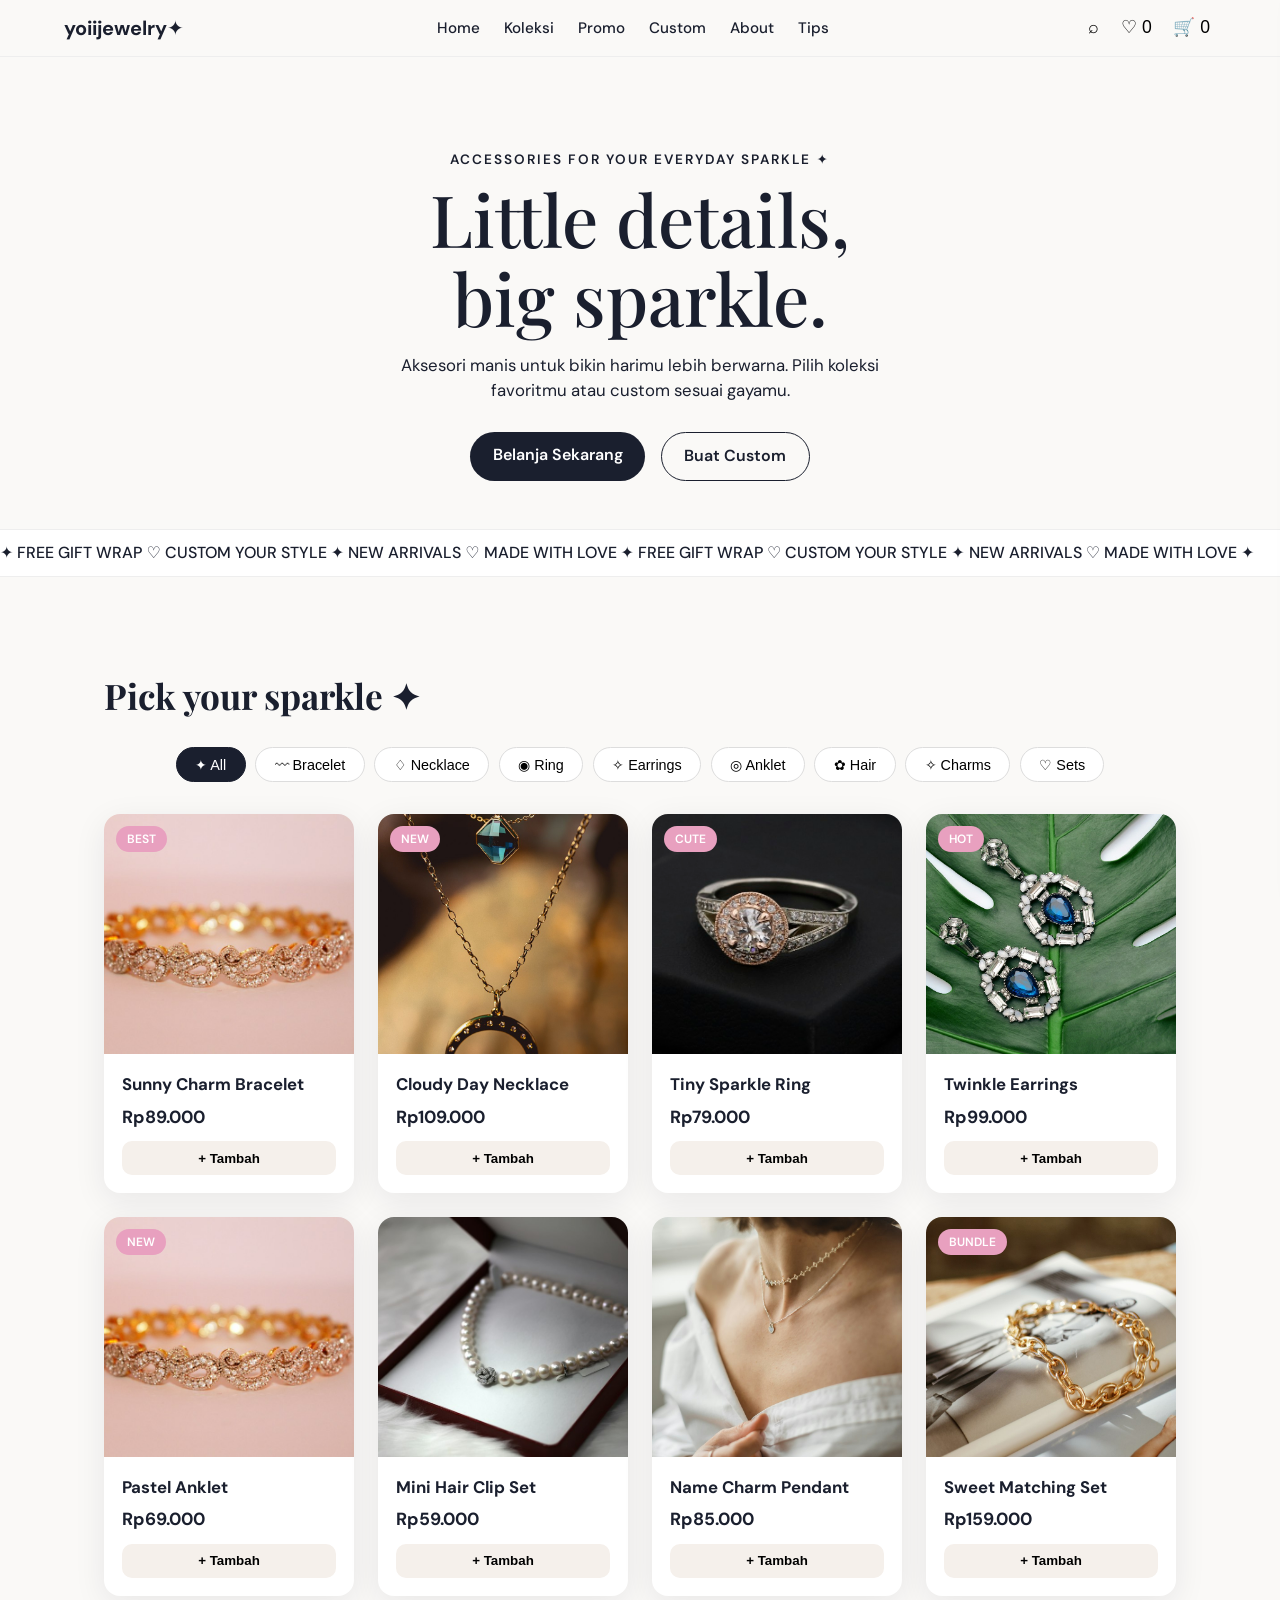
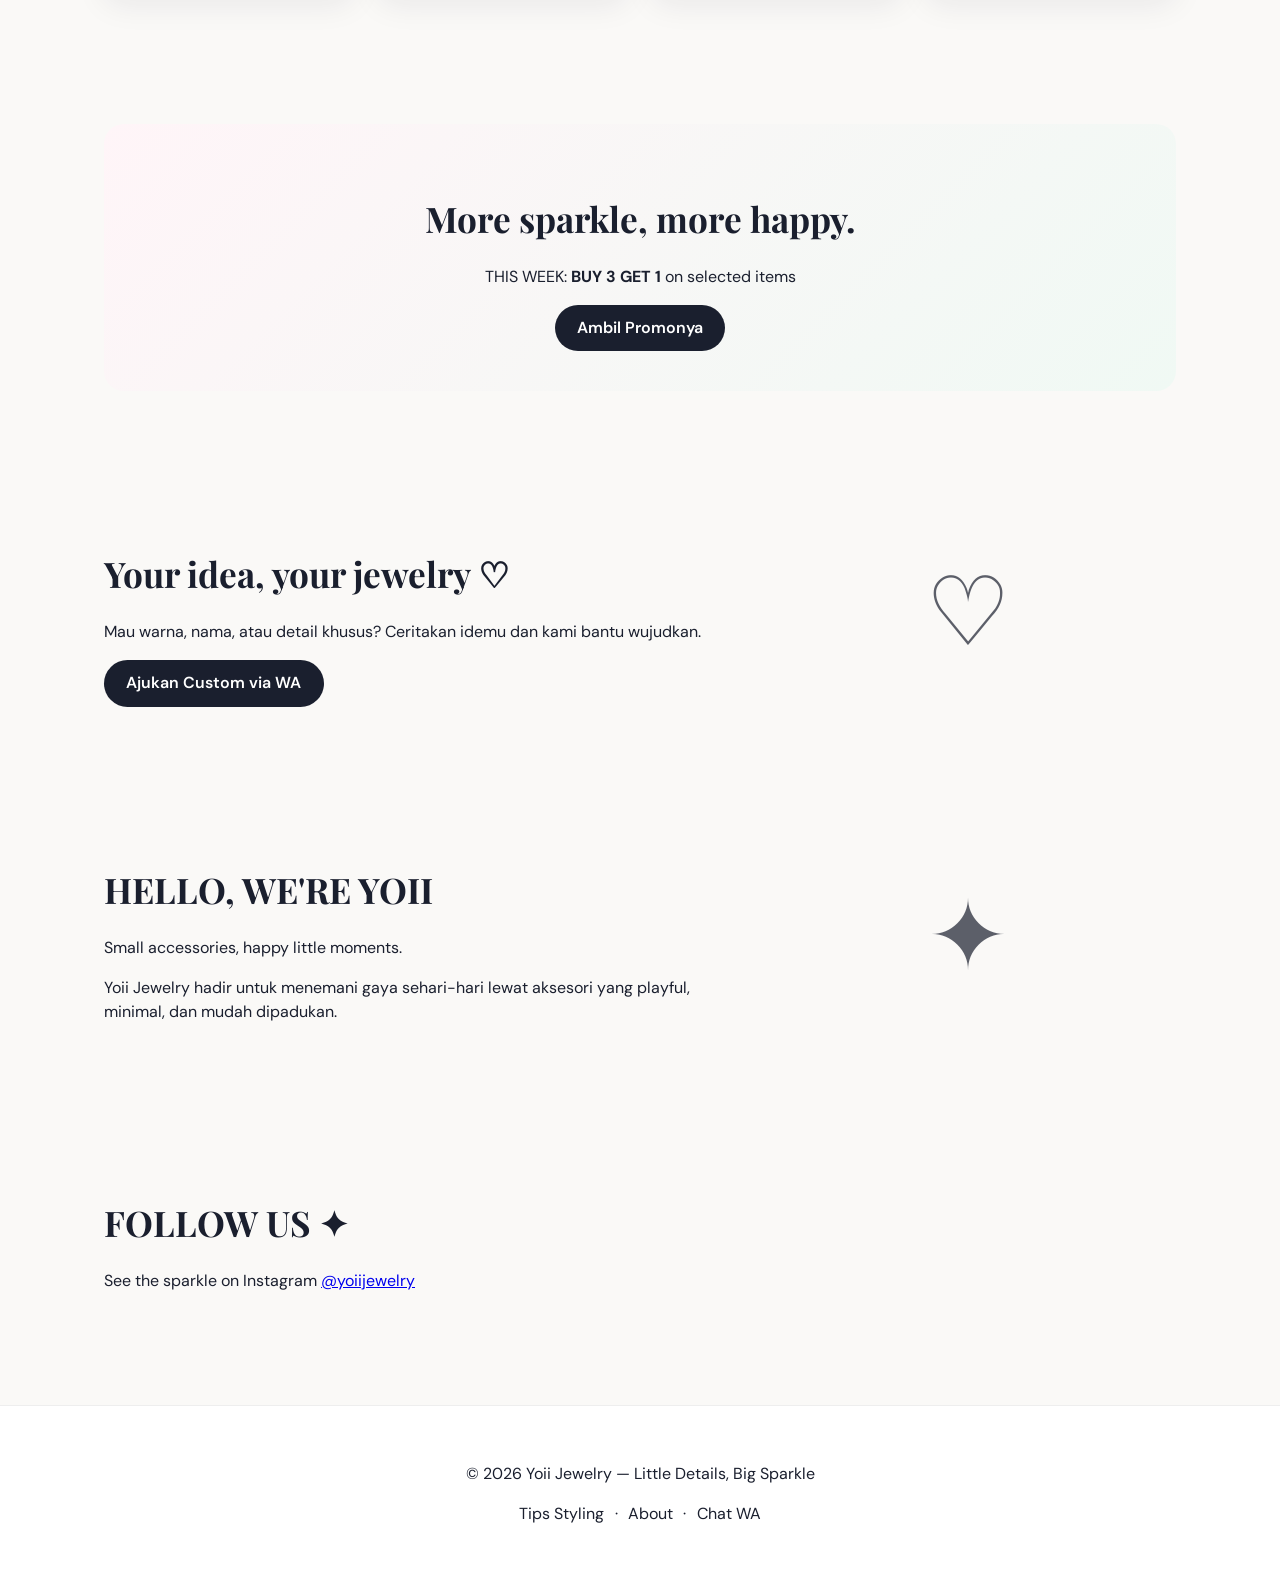
==== commit b65e49c1: "Add files via upload" ====
--- a/index.html
+++ b/index.html
@@ -1,296 +1,119 @@
-<!doctype html>
+<!DOCTYPE html>
 <html lang="id">
 <head>
   <meta charset="utf-8">
   <meta name="viewport" content="width=device-width,initial-scale=1">
-  <meta name="google-site-verification" content="wkx0fgM7qY1tM4VSWrAgbW8JWZt56IjX_wGTtFGSsJg" />
   <title>Yoii Jewelry — Little Details, Big Sparkle | Aksesori Manis & Custom</title>
-  <meta name="description" content="Yoii Jewelry menawarkan aksesori manis, modern, dan bisa custom. Bracelet, necklace, ring, earrings untuk gaya sehari-hari. Belanja sekarang atau ajukan custom sesuai gayamu. Gratis gift wrap!">
-  <meta name="keywords" content="yoii jewelry, aksesori, perhiasan, bracelet, necklace, ring, earrings, custom jewelry, gift wrap, madebynisa">
-  <meta name="author" content="Yoii Jewelry">
-  <link rel="canonical" href="https://madebynisa.my.id/">
-
-  <!-- Open Graph / Facebook -->
-  <meta property="og:type" content="website">
-  <meta property="og:url" content="https://madebynisa.my.id/">
-  <meta property="og:title" content="Yoii Jewelry — Little Details, Big Sparkle">
-  <meta property="og:description" content="Aksesori manis untuk bikin harimu lebih berwarna. Pilih koleksi favoritmu atau custom sesuai gayamu.">
-  <meta property="og:image" content="https://madebynisa.my.id/og-image.jpg">
-  <meta property="og:image:width" content="1200">
-  <meta property="og:image:height" content="630">
-  <meta property="og:locale" content="id_ID">
-  <meta property="og:site_name" content="Yoii Jewelry">
-
-  <!-- Twitter -->
-  <meta name="twitter:card" content="summary_large_image">
-  <meta name="twitter:url" content="https://madebynisa.my.id/">
-  <meta name="twitter:title" content="Yoii Jewelry — Little Details, Big Sparkle">
-  <meta name="twitter:description" content="Aksesori manis, modern, dan bisa custom. Free gift wrap!">
-  <meta name="twitter:image" content="https://madebynisa.my.id/og-image.jpg">
-
-  <!-- Favicons -->
-  <link rel="icon" type="image/png" sizes="32x32" href="favicon-32.png">
-  <link rel="icon" type="image/png" sizes="16x16" href="favicon-16.png">
-  <link rel="apple-touch-icon" href="favicon-192.png">
-  <link rel="manifest" href="site.webmanifest">
-
-  <link rel="preconnect" href="https://fonts.googleapis.com">
-  <link rel="preconnect" href="https://fonts.gstatic.com" crossorigin>
-  <link href="https://fonts.googleapis.com/css2?family=DM+Sans:wght@400;500;600;700&family=Playfair+Display:wght@600;700&display=swap" rel="stylesheet">
-  <link rel="stylesheet" href="style.css">
-
-  <!-- JSON-LD Structured Data -->
-  <script type="application/ld+json">
-  {
-    "@context": "https://schema.org",
-    "@type": "JewelryStore",
-    "name": "Yoii Jewelry",
-    "url": "https://madebynisa.my.id/",
-    "description": "Aksesori manis, modern, dan bisa custom untuk gaya sehari-hari.",
-    "image": "https://madebynisa.my.id/og-image.jpg",
-    "sameAs": []
-  }
-  </script>
+  <meta name="description" content="Yoii Jewelry menawarkan aksesori manis, modern, dan bisa custom. Bracelet, necklace, ring, earrings, anklet, hair accessories untuk gaya sehari-hari. Gratis gift wrap!">
+  <link rel="stylesheet" href="css/styles.css">
+  <link href="https://fonts.googleapis.com/css2?family=DM+Sans:wght@400;500;600;700&family=Playfair+Display:ital,wght@0,500;1,500&display=swap" rel="stylesheet">
 </head>
 <body>
-<header class="site-header">
-  <a class="brand" href="#home">yoii<span>jewelry</span><b>✦</b></a>
-  <button class="menu-btn" aria-label="Buka menu">☰</button>
-  <nav class="nav">
-    <a href="#home" data-i18n="home">Home</a>
-    <a href="#collection" data-i18n="collection">Koleksi</a>
-    <a href="#promo" data-i18n="promo">Promo</a>
-    <a href="#custom" data-i18n="custom">Custom</a>
-    <a href="#about" data-i18n="about">About</a>
-    <a href="faq.html">FAQ</a>
-    <a href="blog.html">Tips</a>
-    <a href="panduan.html">Panduan</a>
-    <a href="#" id="adminBtn" class="admin-link">Admin</a>
-  </nav>
-  <div class="actions">
-    <button id="searchBtn" aria-label="Cari">⌕</button>
-    <button id="wishlistBtn" aria-label="Wishlist">♡ <span id="wishCount">0</span></button>
-    <select id="lang">
-      <option value="id">ID</option>
-      <option value="en">EN</option>
-    </select>
-    <button id="cartBtn">🛒 <span id="cartCount">0</span></button>
-  </div>
-</header>
+  <header class="header">
+    <nav class="nav">
+      <a class="brand" href="#home">yoiijewelry✦</a>
+      <button class="menu-toggle" aria-label="Menu">☰</button>
+      <ul class="menu">
+        <li><a href="#home">Home</a></li>
+        <li><a href="#collection">Koleksi</a></li>
+        <li><a href="#promo">Promo</a></li>
+        <li><a href="#custom">Custom</a></li>
+        <li><a href="#about">About</a></li>
+        <li><a href="tips.html">Tips</a></li>
+      </ul>
+      <div class="icons">
+        <button class="icon-btn" id="searchBtn">⌕</button>
+        <button class="icon-btn" id="wishlistBtn">♡ <span id="wishCount">0</span></button>
+        <button class="icon-btn" id="cartBtn">🛒 <span id="cartCount">0</span></button>
+      </div>
+    </nav>
+  </header>
 
-<main>
-<section class="hero" id="home">
-  <div class="hero-copy">
-    <span class="eyebrow">ACCESSORIES FOR YOUR EVERYDAY SPARKLE ✦</span>
-    <h1>Little details,<br><em>big sparkle.</em></h1>
-    <p>Aksesori manis untuk bikin harimu lebih berwarna. Pilih koleksi favoritmu atau custom sesuai gayamu.</p>
+  <section class="hero" id="home">
+    <p class="tagline">ACCESSORIES FOR YOUR EVERYDAY SPARKLE ✦</p>
+    <h1>Little details,<br><span class="sparkle">big sparkle.</span></h1>
+    <p class="subtitle">Aksesori manis untuk bikin harimu lebih berwarna. Pilih koleksi favoritmu atau custom sesuai gayamu.</p>
     <div class="hero-actions">
       <a class="btn primary" href="#collection">Belanja Sekarang</a>
       <a class="btn ghost" href="#custom">Buat Custom</a>
     </div>
-  </div>
-  <div class="slider">
-    <div class="slides">
-      <article class="slide active"><img src="slider-necklace.jpg" alt="Kalung emas Yoii Jewelry dengan pendant pink"></article>
-      <article class="slide"><img src="https://images.unsplash.com/photo-1599643478518-a784e5dc4c8f?auto=format&fit=crop&w=1000&q=85" alt=""></article>
-      <article class="slide"><img src="https://images.unsplash.com/photo-1605100804763-247f67b3557e?auto=format&fit=crop&w=1000&q=85" alt=""></article>
-    </div>
-    <button class="prev">‹</button>
-    <button class="next">›</button>
-    <div class="dots"></div>
-  </div>
-</section>
+  </section>
 
-<section class="ticker">
-  <span>✦ FREE GIFT WRAP</span><span>♡ CUSTOM YOUR STYLE</span><span>✦ NEW ARRIVALS</span><span>♡ MADE WITH LOVE</span>
-  <span>✦ FREE GIFT WRAP</span><span>♡ CUSTOM YOUR STYLE</span><span>✦ NEW ARRIVALS</span><span>♡ MADE WITH LOVE</span>
-</section>
-
-<section class="section" id="collection">
-  <div class="section-head">
-    <div><span class="eyebrow">DISCOVER YOUR FAVORITES</span><h2>Pick your sparkle ✦</h2></div>
-  </div>
-  <div class="categories">
-    <button data-filter="all" class="active"><span>✦</span><b>All</b></button>
-    <button data-filter="Bracelet"><span>〰</span><b>Bracelet</b></button>
-    <button data-filter="Necklace"><span>♢</span><b>Necklace</b></button>
-    <button data-filter="Ring"><span>◉</span><b>Ring</b></button>
-    <button data-filter="Earrings"><span>✧</span><b>Earrings</b></button>
-  </div>
-</section>
-
-<section class="section products-section" id="products">
-  <div class="section-head">
-    <div><span class="eyebrow">LOVED BY YOU</span><h2>Best sellers</h2></div>
-    <div style="display:flex;gap:10px;align-items:center;flex-wrap:wrap">
-      <select id="sortSelect" style="padding:8px 14px;border-radius:20px;border:1px solid var(--line);background:#fff;font-size:13px">
-        <option value="default">Urutkan</option>
-        <option value="newest">Terbaru</option>
-        <option value="price-asc">Harga Terendah</option>
-        <option value="price-desc">Harga Tertinggi</option>
-        <option value="stock">Stok Tersedia</option>
-      </select>
-      <span id="productStatus" class="status-badge">Memuat produk…</span>
+  <div class="ticker">
+    <div class="ticker-inner">
+      ✦ FREE GIFT WRAP ♡ CUSTOM YOUR STYLE ✦ NEW ARRIVALS ♡ MADE WITH LOVE ✦ FREE GIFT WRAP ♡ CUSTOM YOUR STYLE ✦ NEW ARRIVALS ♡ MADE WITH LOVE ✦
     </div>
   </div>
-  <div class="products" id="productGrid"></div>
-</section>
 
-<section class="promo section" id="promo">
-  <div>
-    <span class="eyebrow">YAY! SPECIAL DEAL</span>
-    <h2>More sparkle,<br>more happy.</h2>
-    <p>Temukan promo pilihan dan hadiah manis untuk pesananmu.</p>
-    <a class="btn primary" href="#products">Ambil Promonya</a>
+  <section class="section" id="collection">
+    <h2>Pick your sparkle ✦</h2>
+    <div class="filters">
+      <button class="filter-btn active" data-cat="all">✦ All</button>
+      <button class="filter-btn" data-cat="bracelet">〰 Bracelet</button>
+      <button class="filter-btn" data-cat="necklace">♢ Necklace</button>
+      <button class="filter-btn" data-cat="ring">◉ Ring</button>
+      <button class="filter-btn" data-cat="earrings">✧ Earrings</button>
+      <button class="filter-btn" data-cat="anklet">◎ Anklet</button>
+      <button class="filter-btn" data-cat="hair">✿ Hair</button>
+      <button class="filter-btn" data-cat="charms">✧ Charms</button>
+      <button class="filter-btn" data-cat="sets">♡ Sets</button>
+    </div>
+    <div class="products" id="productGrid"></div>
+  </section>
+
+  <section class="section" id="promo">
+    <div class="promo-box">
+      <h2>More sparkle, more happy.</h2>
+      <p>THIS WEEK: <strong>BUY 3 GET 1</strong> on selected items</p>
+      <a class="btn primary" href="#collection">Ambil Promonya</a>
+    </div>
+  </section>
+
+  <section class="section" id="custom">
+    <div class="custom-box">
+      <div>
+        <h2>Your idea, your jewelry ♡</h2>
+        <p>Mau warna, nama, atau detail khusus? Ceritakan idemu dan kami bantu wujudkan.</p>
+        <a class="btn primary" href="https://wa.me/6281234567890?text=Halo%20Yoii%20Jewelry%2C%20saya%20mau%20custom%20aksesori" target="_blank">Ajukan Custom via WA</a>
+      </div>
+      <div class="custom-visual">♡</div>
+    </div>
+  </section>
+
+  <section class="section" id="about">
+    <div class="about-box">
+      <div>
+        <h2>HELLO, WE'RE YOII</h2>
+        <p>Small accessories, happy little moments.</p>
+        <p>Yoii Jewelry hadir untuk menemani gaya sehari-hari lewat aksesori yang playful, minimal, dan mudah dipadukan.</p>
+      </div>
+      <div class="about-visual">✦</div>
+    </div>
+  </section>
+
+  <section class="section" id="social">
+    <h2>FOLLOW US ✦</h2>
+    <p>See the sparkle on Instagram <a href="https://instagram.com/yoiijewelry" target="_blank">@yoiijewelry</a></p>
+  </section>
+
+  <footer>
+    <p>© 2026 Yoii Jewelry — Little Details, Big Sparkle</p>
+    <p><a href="tips.html">Tips Styling</a> · <a href="#about">About</a> · <a href="https://wa.me/6281234567890" target="_blank">Chat WA</a></p>
+  </footer>
+
+  <!-- Cart Sidebar -->
+  <div class="cart-sidebar" id="cartSidebar">
+    <div class="cart-header">
+      <h3>Keranjangmu</h3>
+      <button id="closeCart">✕</button>
+    </div>
+    <div id="cartItems"></div>
+    <div class="cart-footer">
+      <p>Total: <strong id="cartTotal">Rp0</strong></p>
+      <button class="btn primary" style="width:100%">Checkout</button>
+    </div>
   </div>
-  <div class="promo-card"><span>THIS WEEK</span><strong>BUY 3<br><i>GET 1</i></strong><small>selected items</small></div>
-</section>
 
-<section class="custom section" id="custom">
-  <span class="eyebrow">MAKE IT YOURS</span>
-  <h2>Your idea, your jewelry ♡</h2>
-  <p>Mau warna, nama, atau detail khusus? Ceritakan idemu dan kami bantu wujudkan.</p>
-  <button class="btn blue" id="openCustomForm">Ajukan Custom</button>
-</section>
-
-<section class="about section" id="about">
-  <div><span class="eyebrow">HELLO, WE'RE YOII</span><h2>Small accessories,<br>happy little moments.</h2></div>
-  <p>Yoii Jewelry hadir untuk menemani gaya sehari-hari lewat aksesori yang playful, minimal, dan mudah dipadukan.</p>
-</section>
-
-<!-- Instagram / Social -->
-<section class="section" id="social">
-  <div class="section-head">
-    <div><span class="eyebrow">FOLLOW US ✦</span><h2>See the sparkle on Instagram</h2></div>
-  </div>
-  <div class="ig-grid">
-    <div class="ig-item"><img src="https://images.unsplash.com/photo-1599643478518-a784e5dc4c8f?auto=format&fit=crop&w=400&q=70" alt=""><span>@yoiijewelry</span></div>
-    <div class="ig-item"><img src="https://images.unsplash.com/photo-1605100804763-247f67b3557e?auto=format&fit=crop&w=400&q=70" alt=""><span>Everyday sparkle</span></div>
-    <div class="ig-item"><img src="https://images.unsplash.com/photo-1611652022419-a9419f74343d?auto=format&fit=crop&w=400&q=70" alt=""><span>New arrivals</span></div>
-    <div class="ig-item"><img src="https://images.unsplash.com/photo-1535632066927-ab7c9ab60908?auto=format&fit=crop&w=400&q=70" alt=""><span>Made with love</span></div>
-  </div>
-  <p style="text-align:center;margin-top:20px">
-    <a class="btn ghost" href="https://instagram.com/" target="_blank">Follow @yoiijewelry</a>
-  </p>
-</section>
-
-<!-- Blog Preview -->
-<section class="section" id="blog-preview" style="background:var(--butter2)">
-  <div class="section-head">
-    <div><span class="eyebrow">TIPS STYLING</span><h2>Biar lebih sparkling</h2></div>
-    <a href="blog.html" class="btn ghost" style="padding:10px 20px">Lihat Semua</a>
-  </div>
-  <div class="blog-preview-grid">
-    <a href="blog.html#pastel" class="blog-card">
-      <img src="https://images.unsplash.com/photo-1599643478518-a784e5dc4c8f?auto=format&fit=crop&w=500&q=70" alt="">
-      <div><h3>Cara Padu-padankan Kalung Warna Pastel</h3><p>Tips simple biar tampilan lebih manis.</p></div>
-    </a>
-    <a href="blog.html#sekolah" class="blog-card">
-      <img src="https://images.unsplash.com/photo-1605100804763-247f67b3557e?auto=format&fit=crop&w=500&q=70" alt="">
-      <div><h3>Aksesoris yang Cocok Buat Sekolah/Kuliah</h3><p>Minimal, nyaman, dan tetap cute.</p></div>
-    </a>
-  </div>
-</section>
-</main>
-
-<footer>
-  <a class="brand" href="#home">yoii<span>jewelry</span><b>✦</b></a>
-  <p>© 2026 Yoii Jewelry. Made with ♡</p>
-  <div><a href="faq.html">FAQ</a> · <a href="blog.html">Tips</a> · <a href="panduan.html">Panduan</a></div>
-</footer>
-
-<a class="wa-float" id="waFloat" href="#" target="_blank">☎ <b>Chat WA</b></a>
-
-<!-- Search -->
-<div class="overlay" id="searchOverlay">
-  <div class="modal">
-    <button class="close" data-close="searchOverlay">×</button>
-    <h3>Cari aksesori</h3>
-    <input id="searchInput" placeholder="Bracelet, ring, necklace...">
-    <div id="searchResults" class="search-results"></div>
-  </div>
-</div>
-
-<!-- Checkout -->
-<div class="overlay" id="checkoutOverlay">
-  <div class="modal">
-    <button class="close" data-close="checkoutOverlay">×</button>
-    <h3>Checkout</h3>
-    <form id="checkoutForm">
-      <label>Nama Lengkap</label><input type="text" id="coName" required>
-      <label>Nomor WhatsApp</label><input type="tel" id="coPhone" required>
-      <label>Catatan</label><textarea id="coNotes" rows="2"></textarea>
-      <div class="form-total">Total: <strong id="coTotal">Rp0</strong></div>
-      <div class="payment-info" style="margin:16px 0;padding:14px;background:var(--blue2);border-radius:14px;font-size:14px">
-        <strong>Cara Pembayaran:</strong><br>
-        Transfer ke rekening atau scan QRIS setelah order dikonfirmasi via WA.<br>
-        <img src="qris.png" alt="QRIS Yoii Jewelry" style="max-width:180px;margin-top:10px;border-radius:10px">
-      </div>
-      <button type="submit" class="btn primary">Kirim & Chat WA</button>
-    </form>
-  </div>
-</div>
-
-<!-- Custom -->
-<div class="overlay" id="customOverlay">
-  <div class="modal">
-    <button class="close" data-close="customOverlay">×</button>
-    <h3>Custom Jewelry</h3>
-    <form id="customForm">
-      <label>Nama</label><input type="text" id="cuName" required>
-      <label>Nomor WhatsApp</label><input type="tel" id="cuPhone" required>
-      <label>Deskripsi</label><textarea id="cuDesc" rows="4" required></textarea>
-      <button type="submit" class="btn blue">Kirim Request</button>
-    </form>
-  </div>
-</div>
-
-<!-- Admin Login -->
-<div class="overlay" id="adminLoginOverlay">
-  <div class="modal">
-    <button class="close" data-close="adminLoginOverlay">×</button>
-    <h3>Admin Login</h3>
-    <form id="adminLoginForm">
-      <label>Password</label>
-      <input type="password" id="adminPass" required placeholder="Masukkan password">
-      <button type="submit" class="btn primary">Masuk</button>
-    </form>
-  </div>
-</div>
-
-<!-- Admin Panel -->
-<div class="overlay" id="adminPanelOverlay">
-  <div class="modal admin-modal">
-    <button class="close" data-close="adminPanelOverlay">×</button>
-    <h3>Panel Admin</h3>
-    <div class="admin-tabs">
-      <button class="tab active" data-tab="products">Produk</button>
-      <button class="tab" data-tab="orders">Pesanan</button>
-      <button class="tab" data-tab="customs">Custom</button>
-      <button class="tab" data-tab="settings">Pengaturan</button>
-    </div>
-    <div id="adminContent" class="admin-content"></div>
-  </div>
-</div>
-
-<aside class="cart" id="cartPanel">
-  <div class="cart-head"><h3>Keranjangmu</h3><button class="close" id="closeCart">×</button></div>
-  <div id="cartItems"></div>
-  <div class="cart-foot">
-    <strong>Total: <span id="cartTotal">Rp0</span></strong>
-    <button class="btn primary" id="checkoutBtn">Checkout</button>
-  </div>
-</aside>
-
-<aside class="cart" id="wishlistPanel">
-  <div class="cart-head"><h3>Wishlist ♡</h3><button class="close" id="closeWishlist">×</button></div>
-  <div id="wishlistItems"></div>
-  <div class="cart-foot">
-    <p style="font-size:13px;color:var(--muted)">Klik + untuk pindahkan ke keranjang</p>
-  </div>
-</aside>
-<div class="shade" id="shade"></div>
-
-<script src="script.js"></script>
+  <script src="js/script.js"></script>
 </body>
 </html>
--- a/css/styles.css
+++ b/css/styles.css
@@ -0,0 +1,67 @@
+:root{
+  --bg:#faf9f7;
+  --text:#1a1f2e;
+  --accent:#e8a0bf;
+  --mint:#a8e6cf;
+  --gold:#d4af37;
+  --soft:#f5f0eb;
+  --shadow:0 8px 32px rgba(26,31,46,.08);
+}
+*{box-sizing:border-box}
+body{margin:0;font-family:'DM Sans',system-ui,sans-serif;background:var(--bg);color:var(--text);line-height:1.5}
+.header{position:sticky;top:0;background:rgba(250,249,247,.92);backdrop-filter:blur(12px);z-index:100;border-bottom:1px solid #eee;padding:.8rem 5%}
+.nav{display:flex;align-items:center;justify-content:space-between;gap:1rem;max-width:1200px;margin:0 auto}
+.brand{font-weight:700;font-size:1.25rem;text-decoration:none;color:var(--text)}
+.menu{display:flex;gap:1.5rem;list-style:none;margin:0;padding:0}
+.menu a{text-decoration:none;color:var(--text);font-weight:500;font-size:.95rem}
+.menu-toggle{display:none;background:none;border:none;font-size:1.4rem;cursor:pointer}
+.icons{display:flex;gap:.6rem;align-items:center}
+.icon-btn{background:none;border:none;font-size:1.1rem;cursor:pointer;position:relative}
+.btn{padding:.7rem 1.4rem;border-radius:999px;text-decoration:none;font-weight:600;display:inline-block;border:none;cursor:pointer}
+.btn.primary{background:var(--text);color:#fff}
+.btn.ghost{border:1.5px solid var(--text);color:var(--text);background:transparent}
+.hero{padding:5rem 5% 3rem;text-align:center}
+.tagline{letter-spacing:.15em;font-size:.85rem;font-weight:600;margin-bottom:.5rem}
+.hero h1{font-family:'Playfair Display',serif;font-size:clamp(2.6rem,6vw,4.5rem);margin:.3rem 0;font-weight:500;line-height:1.1}
+.sparkle{display:inline-block;animation:float 3.5s ease-in-out infinite}
+@keyframes float{0%,100%{transform:translateY(0)}50%{transform:translateY(-10px)}}
+.subtitle{max-width:520px;margin:1rem auto;font-size:1.05rem}
+.hero-actions{margin-top:1.8rem;display:flex;gap:1rem;justify-content:center;flex-wrap:wrap}
+.ticker{background:#fff;padding:.7rem 0;overflow:hidden;border-top:1px solid #eee;border-bottom:1px solid #eee}
+.ticker-inner{display:inline-block;animation:marquee 22s linear infinite;white-space:nowrap;font-weight:500}
+@keyframes marquee{0%{transform:translateX(0)}100%{transform:translateX(-50%)}}
+.section{padding:4rem 5%;max-width:1200px;margin:0 auto}
+h2{font-family:'Playfair Display',serif;font-size:2.2rem;margin-bottom:1.2rem}
+.filters{display:flex;flex-wrap:wrap;gap:.6rem;margin:1.5rem 0 2rem;justify-content:center}
+.filter-btn{padding:.55rem 1.15rem;border:1.5px solid #ddd;background:#fff;border-radius:999px;cursor:pointer;font-weight:500;transition:.2s;font-size:.9rem}
+.filter-btn.active,.filter-btn:hover{background:var(--text);color:#fff;border-color:var(--text)}
+.products{display:grid;grid-template-columns:repeat(auto-fill,minmax(230px,1fr));gap:1.5rem}
+.product{background:#fff;border-radius:16px;overflow:hidden;box-shadow:var(--shadow);transition:.3s;position:relative}
+.product:hover{transform:translateY(-8px);box-shadow:0 18px 40px rgba(26,31,46,.12)}
+.product-img{height:240px;background:#f5f0eb;position:relative;overflow:hidden}
+.product-img img{width:100%;height:100%;object-fit:cover}
+.badge{position:absolute;top:12px;left:12px;background:var(--accent);color:#fff;padding:.25rem .7rem;border-radius:999px;font-size:.75rem;font-weight:600}
+.product-info{padding:1.1rem}
+.product-info h3{margin:0 0 .4rem;font-size:1.05rem}
+.price{font-weight:700;font-size:1.1rem}
+.add-btn{width:100%;margin-top:.7rem;padding:.6rem;border:none;background:var(--soft);border-radius:10px;cursor:pointer;font-weight:600;transition:.2s}
+.add-btn:hover{background:var(--accent);color:#fff}
+.promo-box{background:linear-gradient(135deg,#fff5f8,#f0f9f4);padding:2.5rem;border-radius:20px;text-align:center}
+.custom-box,.about-box{display:grid;grid-template-columns:1.2fr .8fr;gap:2rem;align-items:center}
+.custom-visual,.about-visual{font-size:6rem;text-align:center;opacity:.7}
+footer{text-align:center;padding:2.5rem 1rem;background:#fff;border-top:1px solid #eee;margin-top:2rem}
+footer a{color:var(--text);text-decoration:none;margin:0 .4rem}
+.cart-sidebar{position:fixed;top:0;right:-380px;width:360px;height:100%;background:#fff;box-shadow:-4px 0 20px rgba(0,0,0,.1);transition:.3s;z-index:200;padding:1.2rem;display:flex;flex-direction:column}
+.cart-sidebar.open{right:0}
+.cart-header{display:flex;justify-content:space-between;align-items:center;margin-bottom:1rem}
+#cartItems{flex:1;overflow-y:auto}
+.cart-item{display:flex;gap:.8rem;margin-bottom:1rem;padding-bottom:.8rem;border-bottom:1px solid #eee}
+.cart-item img{width:60px;height:60px;object-fit:cover;border-radius:8px}
+@media(max-width:768px){
+  .menu{display:none;position:absolute;top:100%;left:0;right:0;background:#fff;flex-direction:column;padding:1rem;border-bottom:1px solid #eee}
+  .menu.open{display:flex}
+  .menu-toggle{display:block}
+  .custom-box,.about-box{grid-template-columns:1fr}
+  .hero{padding:3rem 1.5rem 2rem}
+  .cart-sidebar{width:100%;right:-100%}
+}
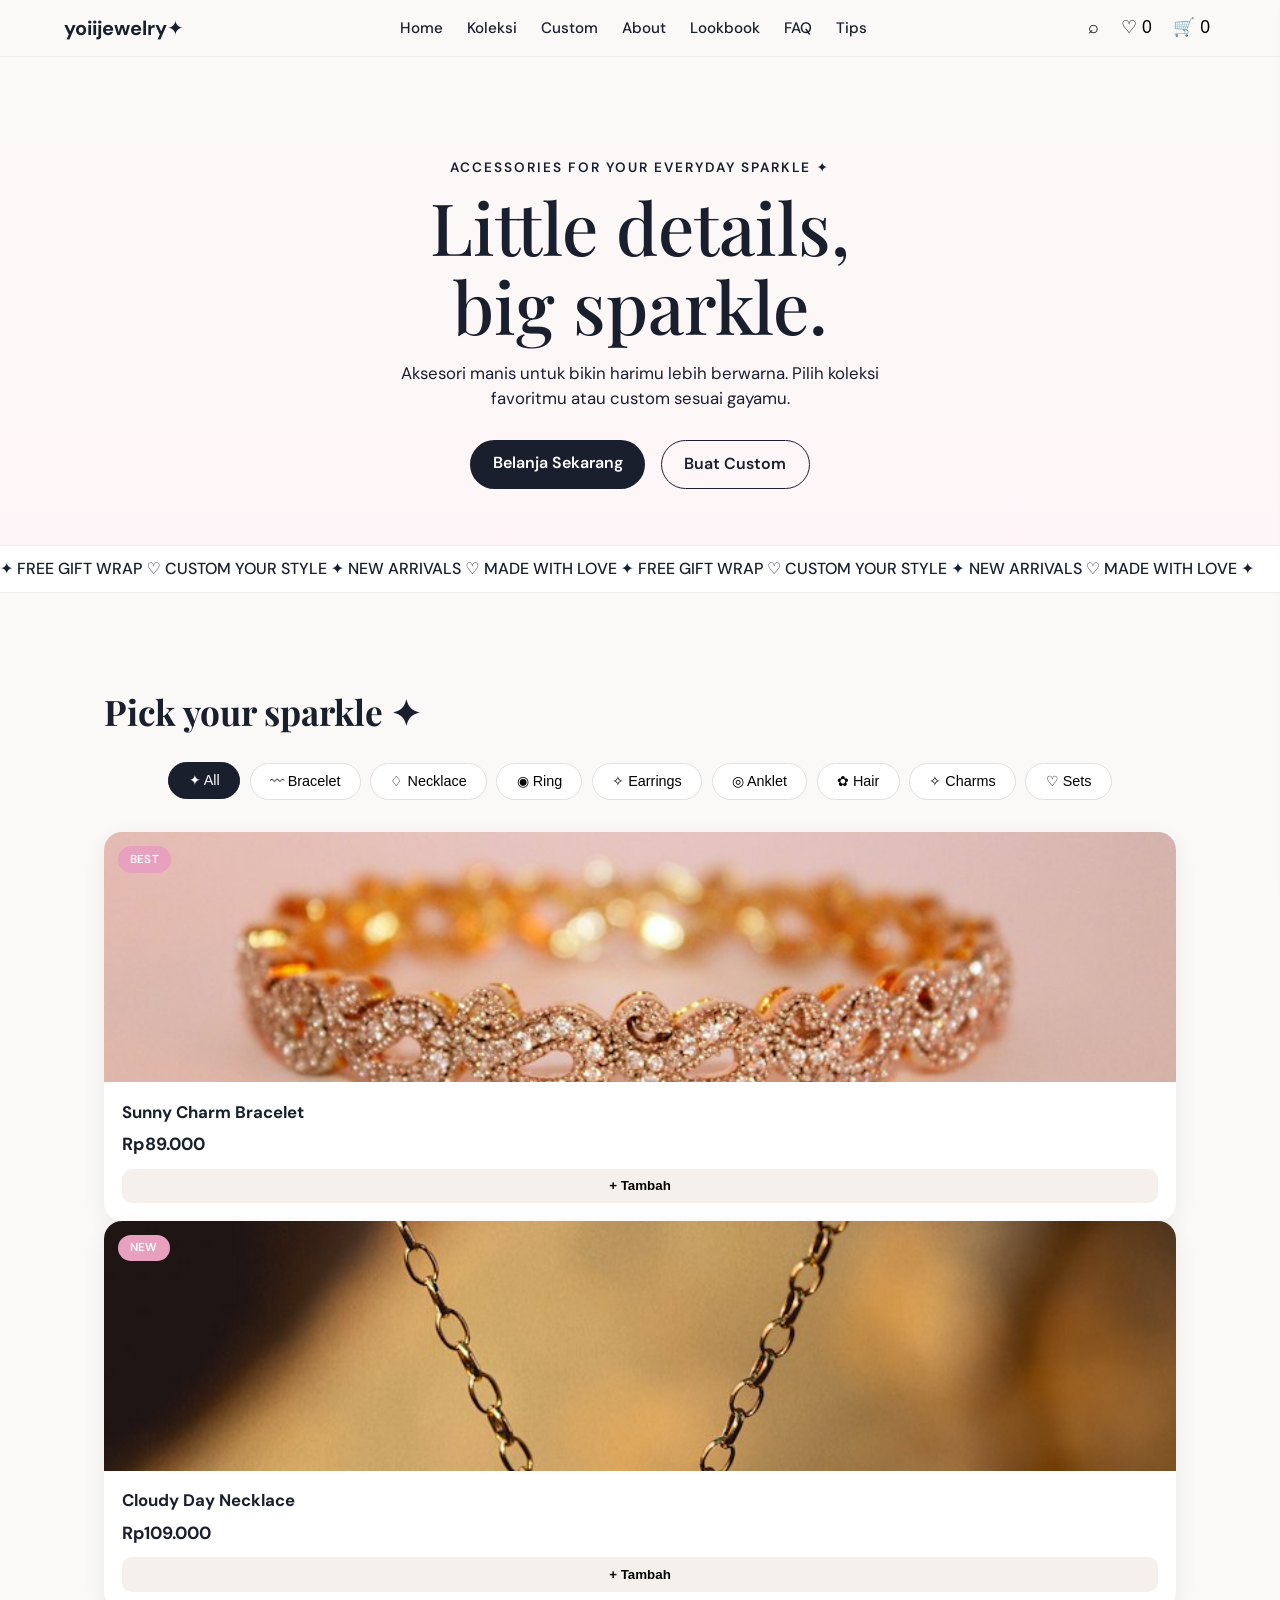
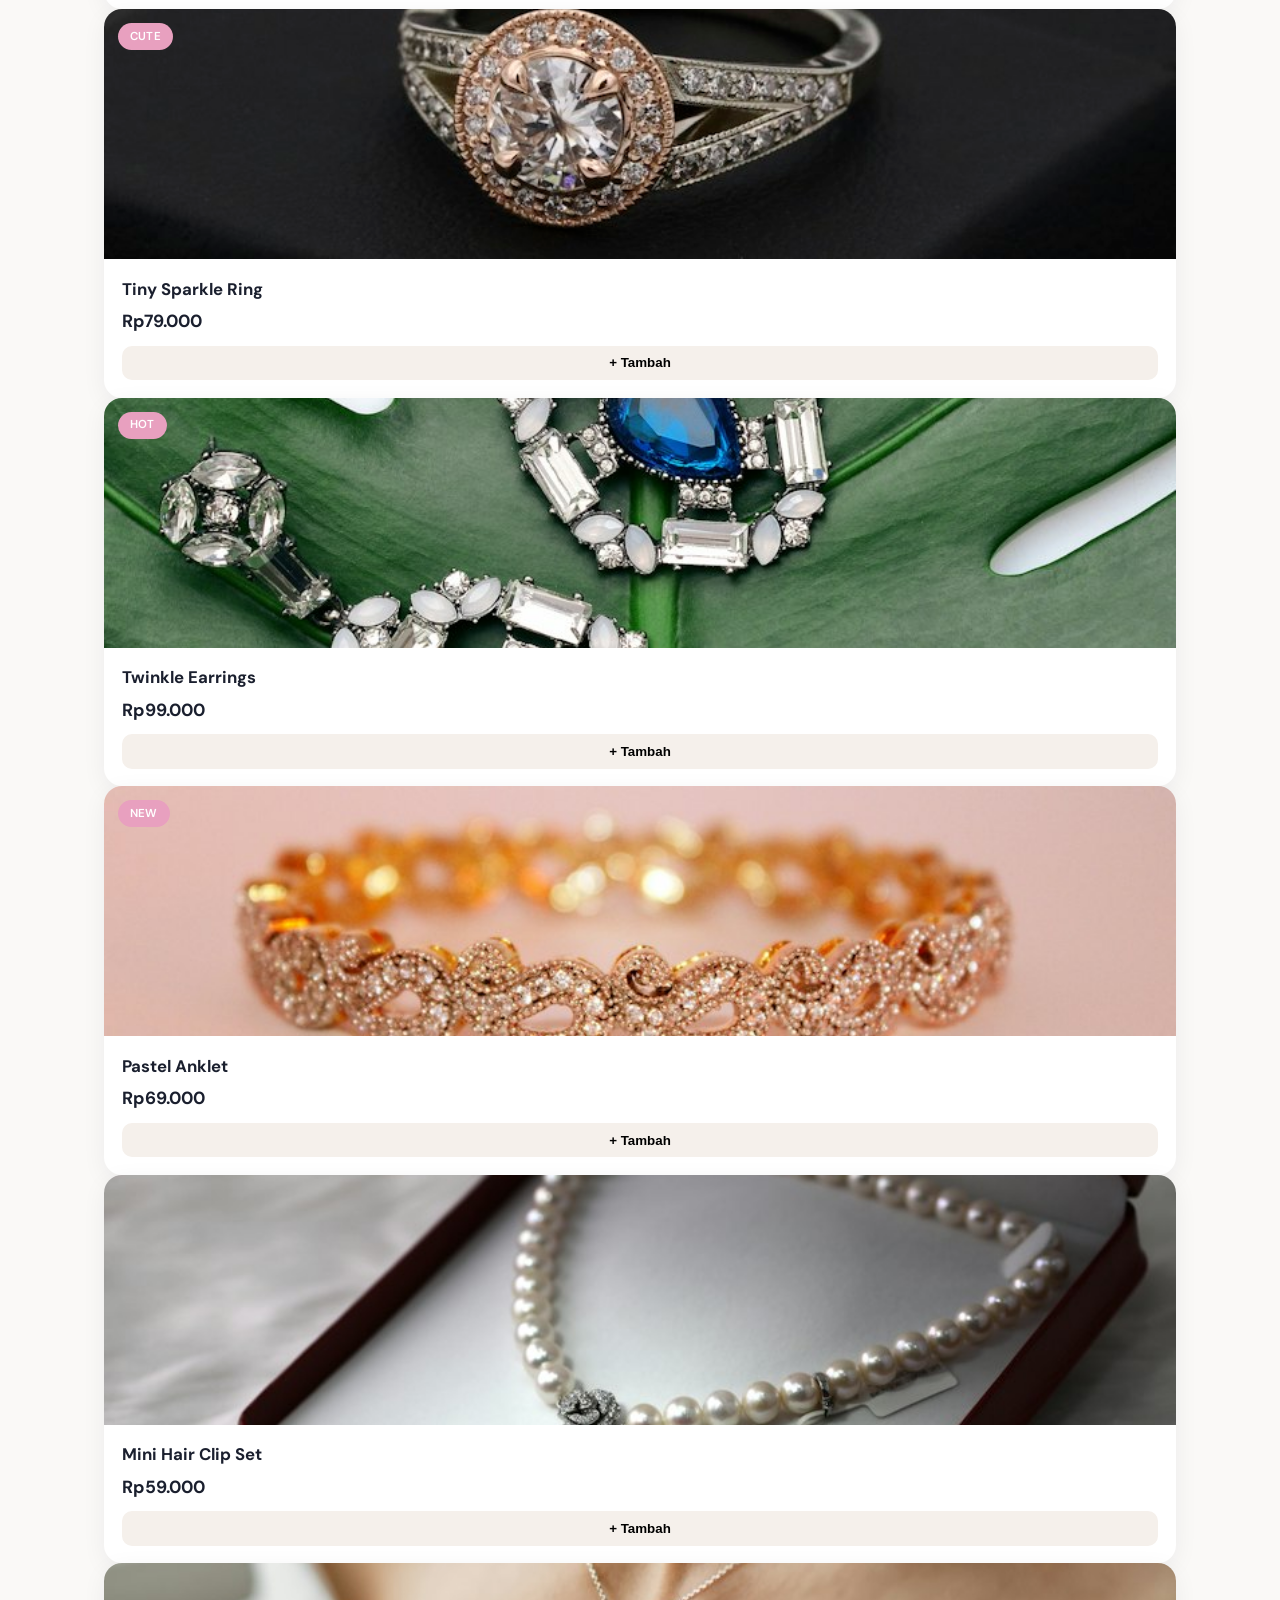
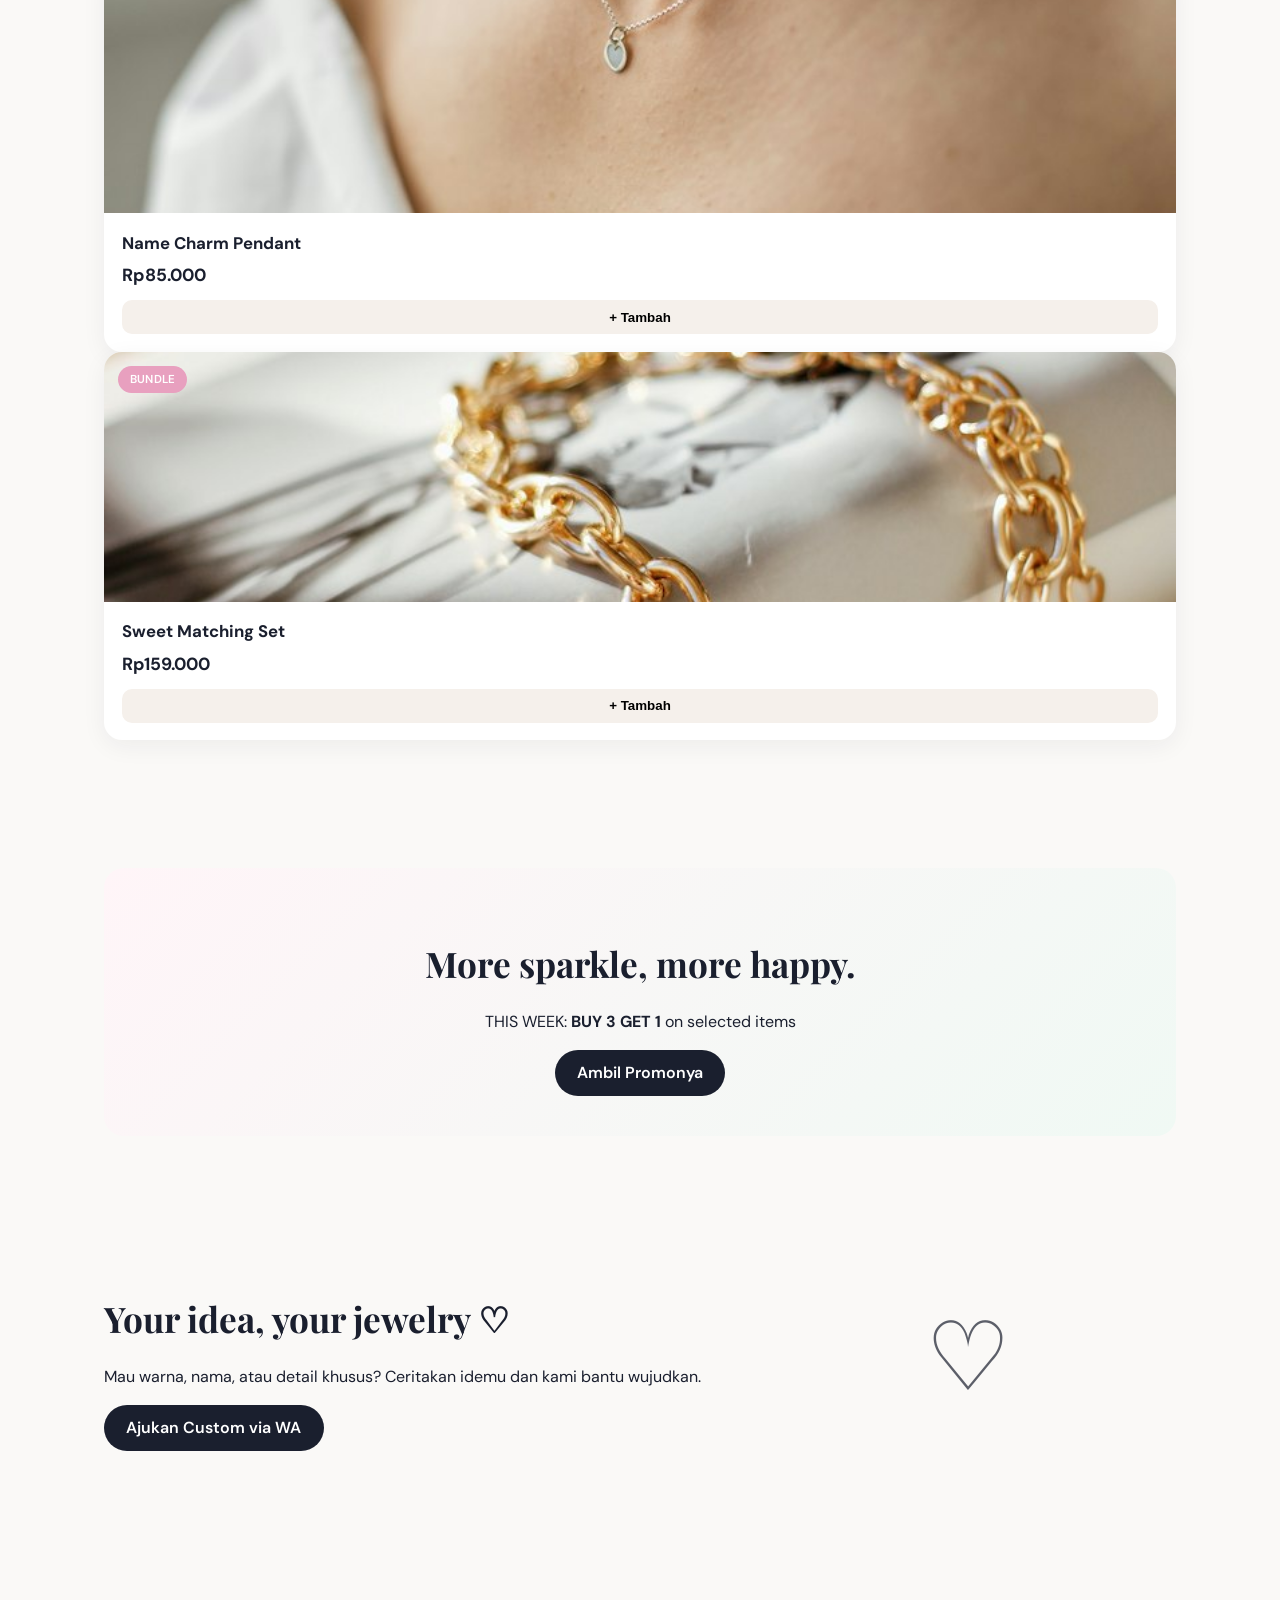
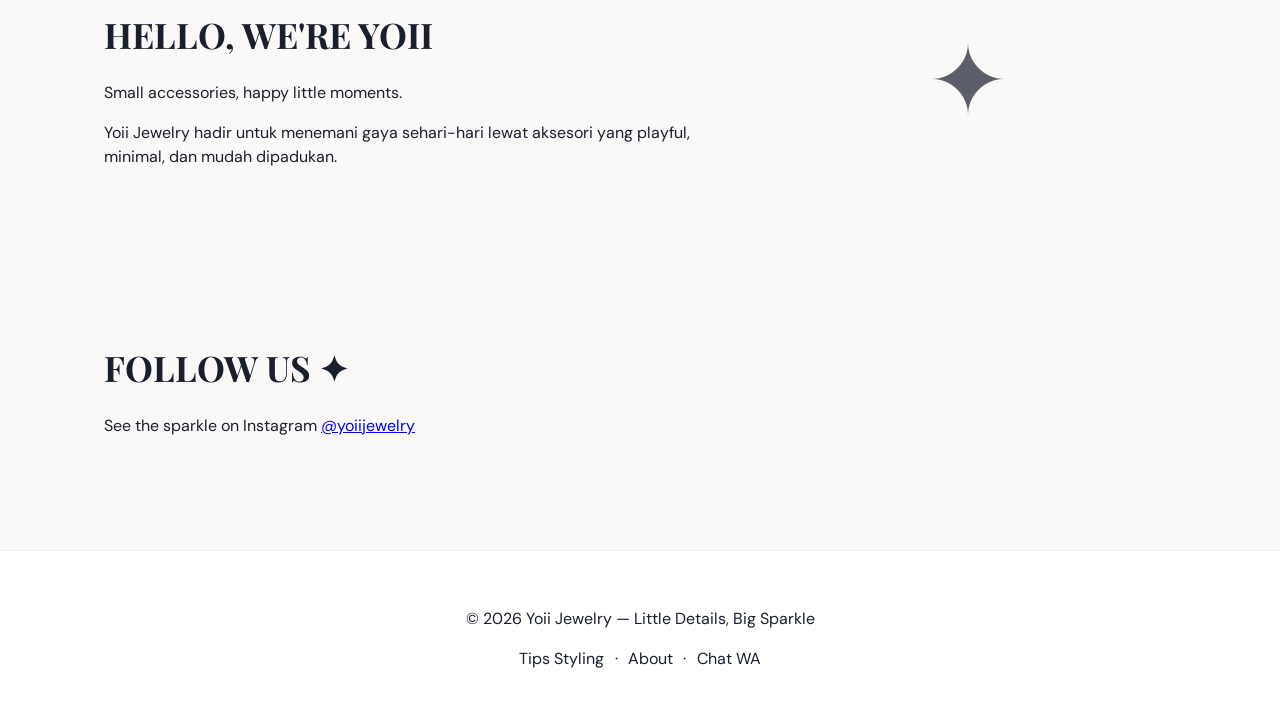
==== commit 33927dc1: "Add files via upload" ====
--- a/index.html
+++ b/index.html
@@ -16,9 +16,10 @@
       <ul class="menu">
         <li><a href="#home">Home</a></li>
         <li><a href="#collection">Koleksi</a></li>
-        <li><a href="#promo">Promo</a></li>
-        <li><a href="#custom">Custom</a></li>
-        <li><a href="#about">About</a></li>
+        <li><a href="custom.html">Custom</a></li>
+        <li><a href="about.html">About</a></li>
+        <li><a href="lookbook.html">Lookbook</a></li>
+        <li><a href="faq.html">FAQ</a></li>
         <li><a href="tips.html">Tips</a></li>
       </ul>
       <div class="icons">
--- a/css/styles.css
+++ b/css/styles.css
@@ -20,7 +20,11 @@
 .btn{padding:.7rem 1.4rem;border-radius:999px;text-decoration:none;font-weight:600;display:inline-block;border:none;cursor:pointer}
 .btn.primary{background:var(--text);color:#fff}
 .btn.ghost{border:1.5px solid var(--text);color:var(--text);background:transparent}
-.hero{padding:5rem 5% 3rem;text-align:center}
+.hero{
+  padding:5.5rem 5% 3.5rem;
+  text-align:center;
+  background:linear-gradient(180deg,#faf9f7 0%,#fff5f8 100%);
+}
 .tagline{letter-spacing:.15em;font-size:.85rem;font-weight:600;margin-bottom:.5rem}
 .hero h1{font-family:'Playfair Display',serif;font-size:clamp(2.6rem,6vw,4.5rem);margin:.3rem 0;font-weight:500;line-height:1.1}
 .sparkle{display:inline-block;animation:float 3.5s ease-in-out infinite}
@@ -33,14 +37,61 @@
 .section{padding:4rem 5%;max-width:1200px;margin:0 auto}
 h2{font-family:'Playfair Display',serif;font-size:2.2rem;margin-bottom:1.2rem}
 .filters{display:flex;flex-wrap:wrap;gap:.6rem;margin:1.5rem 0 2rem;justify-content:center}
-.filter-btn{padding:.55rem 1.15rem;border:1.5px solid #ddd;background:#fff;border-radius:999px;cursor:pointer;font-weight:500;transition:.2s;font-size:.9rem}
-.filter-btn.active,.filter-btn:hover{background:var(--text);color:#fff;border-color:var(--text)}
-.products{display:grid;grid-template-columns:repeat(auto-fill,minmax(230px,1fr));gap:1.5rem}
-.product{background:#fff;border-radius:16px;overflow:hidden;box-shadow:var(--shadow);transition:.3s;position:relative}
-.product:hover{transform:translateY(-8px);box-shadow:0 18px 40px rgba(26,31,46,.12)}
-.product-img{height:240px;background:#f5f0eb;position:relative;overflow:hidden}
-.product-img img{width:100%;height:100%;object-fit:cover}
-.badge{position:absolute;top:12px;left:12px;background:var(--accent);color:#fff;padding:.25rem .7rem;border-radius:999px;font-size:.75rem;font-weight:600}
+.filter-btn{
+  padding:.6rem 1.2rem;
+  border:1.5px solid #e0e0e0;
+  background:#fff;
+  border-radius:999px;
+  cursor:pointer;
+  font-weight:500;
+  transition:all .2s;
+  font-size:.9rem;
+}
+.filter-btn.active,.filter-btn:hover{
+  background:var(--text);
+  color:#fff;
+  border-color:var(--text);
+  transform:translateY(-1px);
+}
+.product{
+  background:#fff;
+  border-radius:18px;
+  overflow:hidden;
+  box-shadow:0 6px 24px rgba(26,31,46,.06);
+  transition:.35s cubic-bezier(.2,.8,.2,1);
+  position:relative;
+}
+.product:hover{
+  transform:translateY(-10px);
+  box-shadow:0 20px 40px rgba(26,31,46,.12);
+}
+.product-img{
+  height:250px;
+  background:#f8f5f2;
+  position:relative;
+  overflow:hidden;
+}
+.product-img img{
+  width:100%;
+  height:100%;
+  object-fit:cover;
+  transition:transform .5s;
+}
+.product:hover .product-img img{
+  transform:scale(1.06);
+}
+.badge{
+  position:absolute;
+  top:14px;
+  left:14px;
+  background:var(--accent);
+  color:#fff;
+  padding:.3rem .75rem;
+  border-radius:999px;
+  font-size:.72rem;
+  font-weight:600;
+  letter-spacing:.02em;
+}
 .product-info{padding:1.1rem}
 .product-info h3{margin:0 0 .4rem;font-size:1.05rem}
 .price{font-weight:700;font-size:1.1rem}
